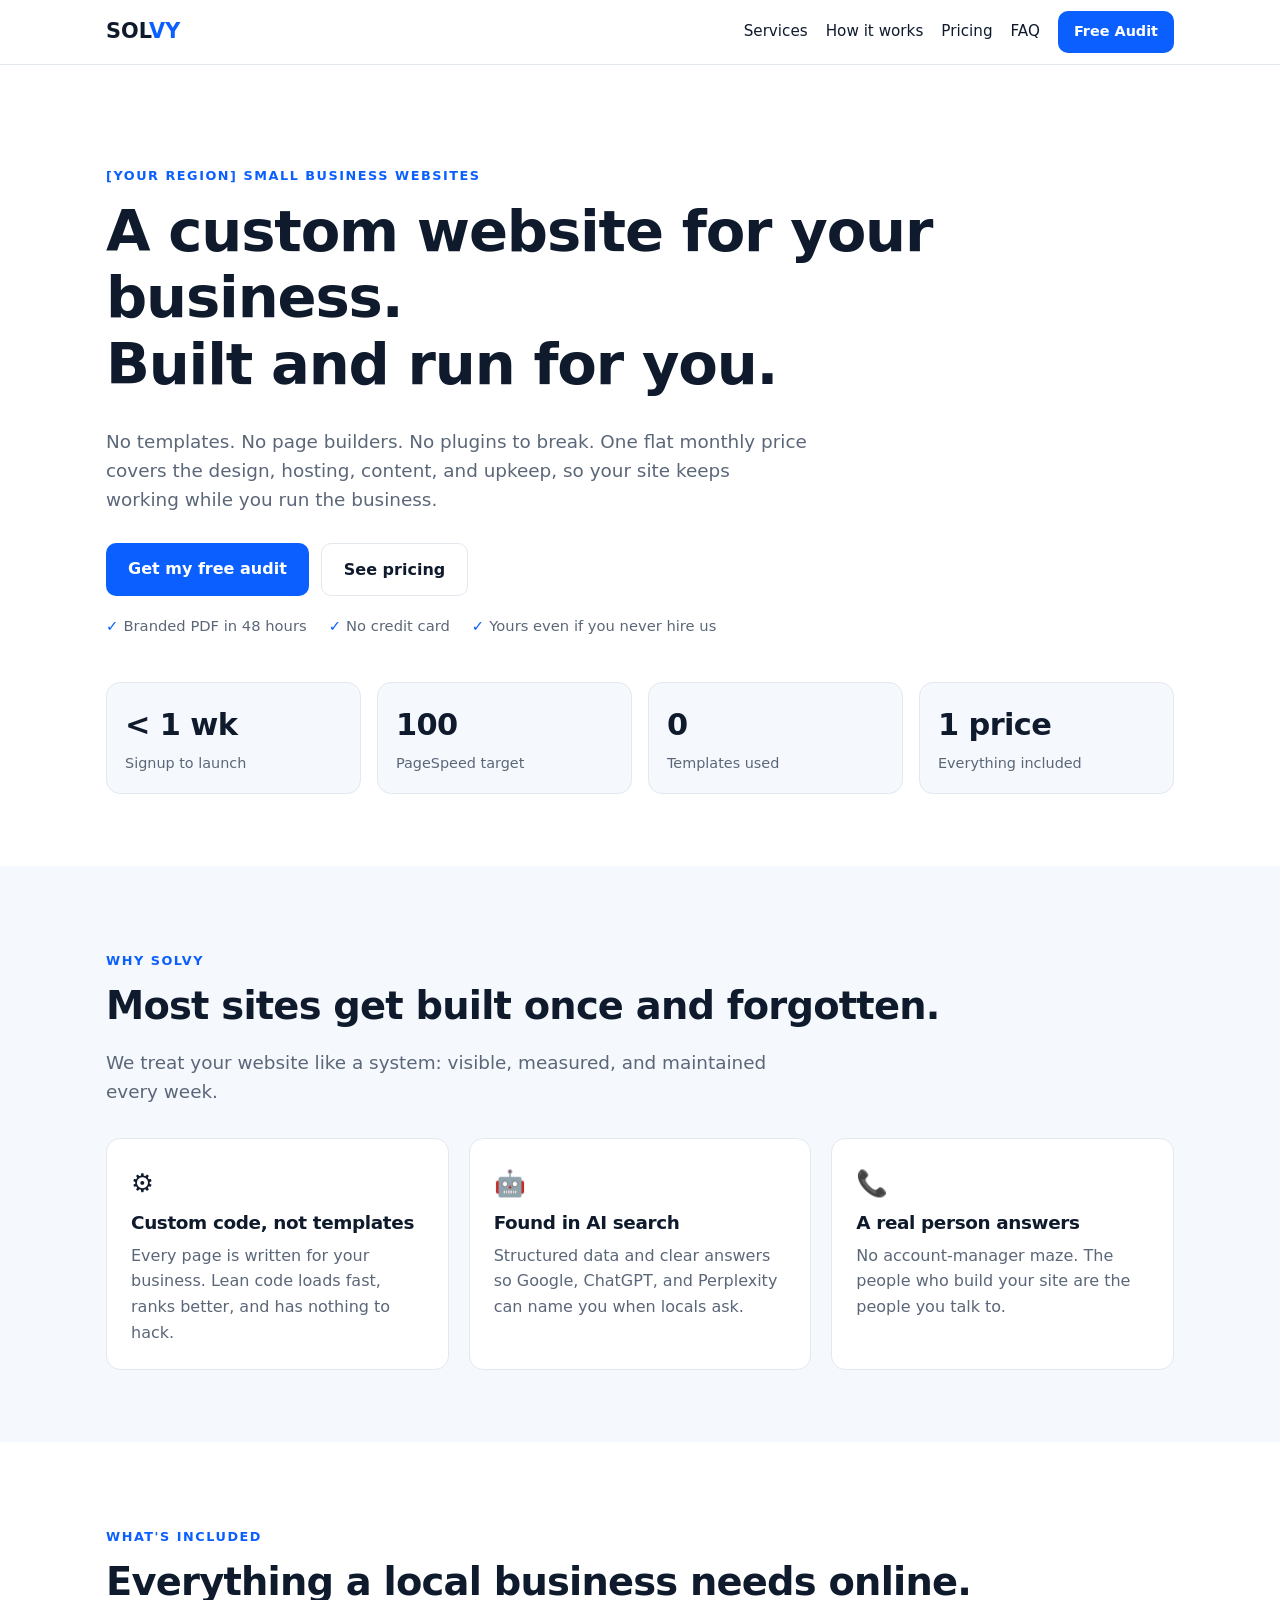
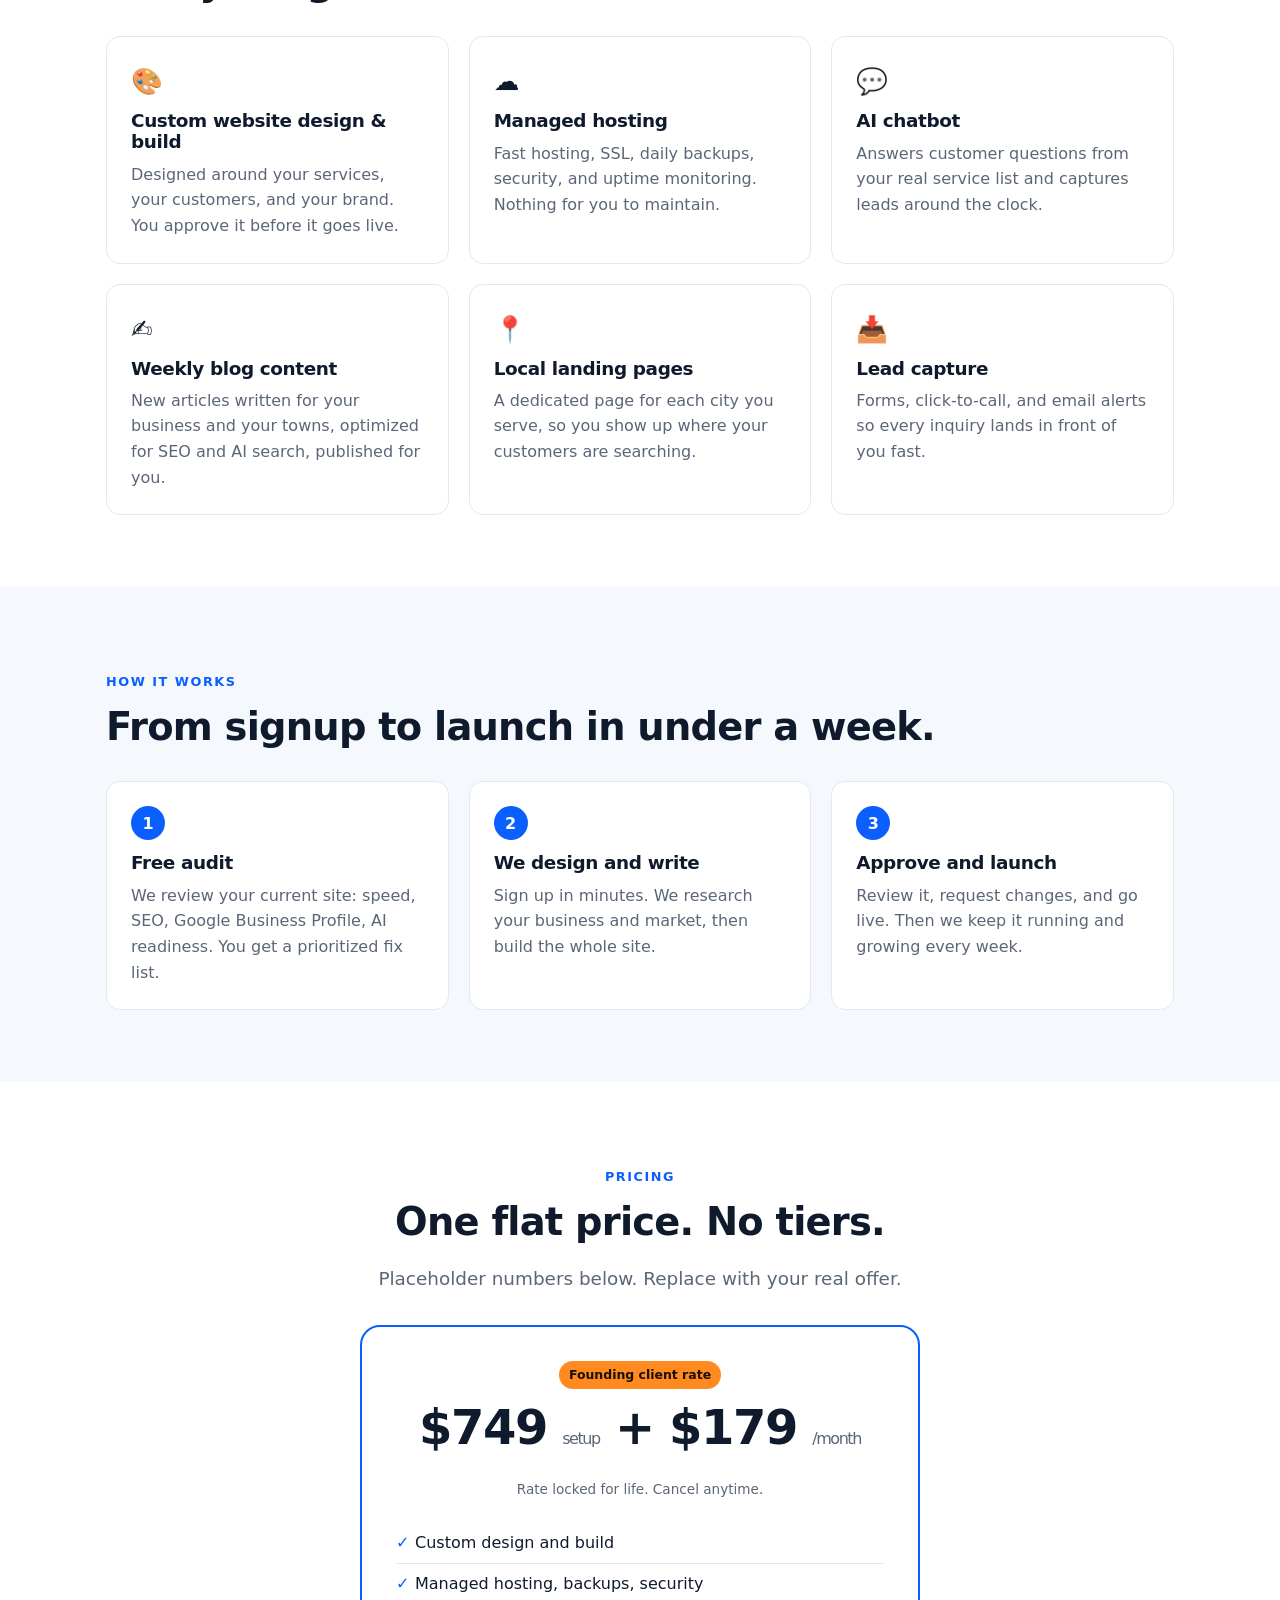
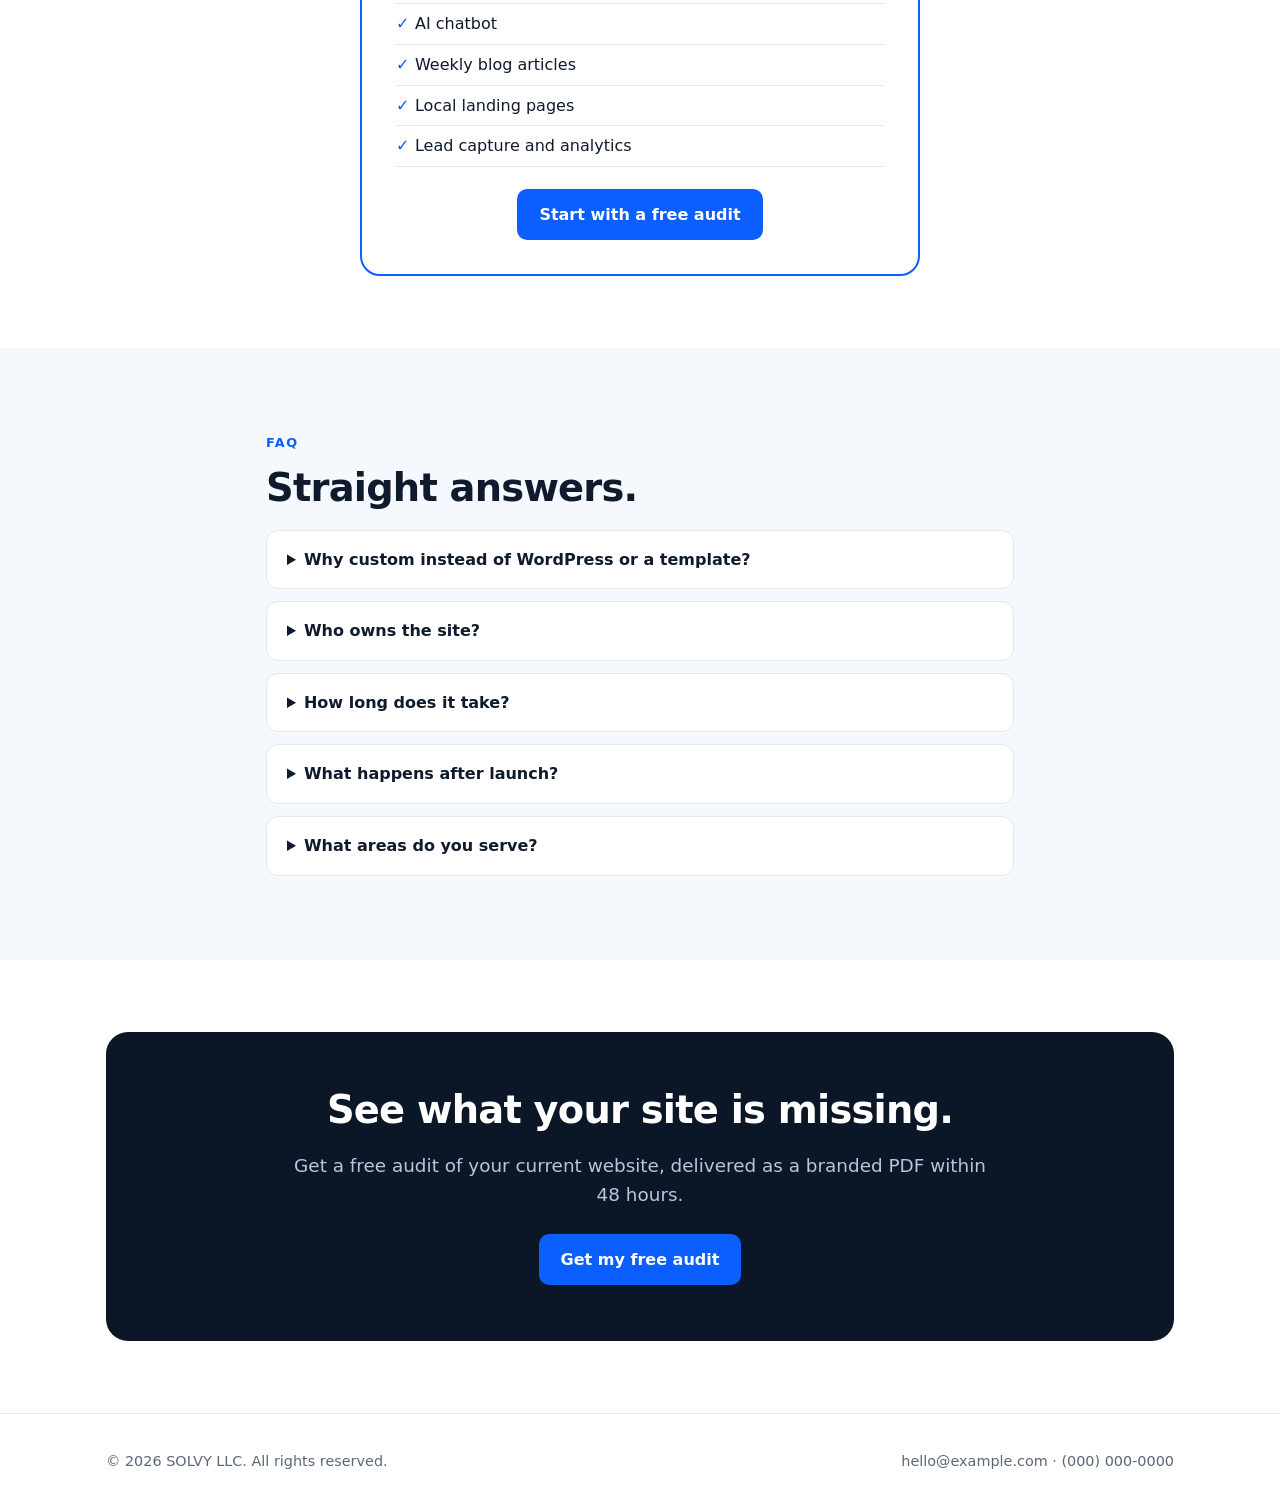
==== index.html @ 0ad21b3b "Add SOLVY website-as-a-service site Static home page, free audit lead form, styles, and README.  Co-" ====
<!doctype html>
<html lang="en"><head>
<meta charset="utf-8"><meta name="viewport" content="width=device-width,initial-scale=1">
<title>SOLVY | Custom Websites, Run For You</title>
<meta name="description" content="A custom-built website for your local business, fully managed: hosting, AI chatbot, weekly blog content, and local landing pages for one flat monthly price.">
<link rel="stylesheet" href="assets/styles.css">
<script type="application/ld+json">{"@context":"https://schema.org","@type":"ProfessionalService","name":"SOLVY","description":"Managed custom websites for local small businesses","areaServed":"[Your Region]","url":"https://example.com"}</script>
</head><body>
<header class="site"><div class="wrap">
<a class="logo" href="/">SOL<span>VY</span></a>
<nav><a href="#services">Services</a><a href="#how">How it works</a><a href="#pricing">Pricing</a><a href="#faq">FAQ</a><a class="btn sm" href="audit.html">Free Audit</a></nav>
</div></header>

<main>
<section class="hero"><div class="wrap">
<p class="eyebrow">[Your Region] small business websites</p>
<h1>A custom website for your business. <br>Built and run for you.</h1>
<p class="lead">No templates. No page builders. No plugins to break. One flat monthly price covers the design, hosting, content, and upkeep, so your site keeps working while you run the business.</p>
<div class="cta"><a class="btn" href="audit.html">Get my free audit</a><a class="btn ghost" href="#pricing">See pricing</a></div>
<ul class="checks"><li>Branded PDF in 48 hours</li><li>No credit card</li><li>Yours even if you never hire us</li></ul>
<div class="stats">
<div class="stat"><b>&lt; 1 wk</b><span>Signup to launch</span></div>
<div class="stat"><b>100</b><span>PageSpeed target</span></div>
<div class="stat"><b>0</b><span>Templates used</span></div>
<div class="stat"><b>1 price</b><span>Everything included</span></div>
</div></div></section>

<section class="alt" id="why"><div class="wrap">
<p class="eyebrow">Why SOLVY</p><h2>Most sites get built once and forgotten.</h2>
<p class="lead">We treat your website like a system: visible, measured, and maintained every week.</p>
<div class="grid">
<div class="card"><div class="ic">⚙️</div><h3>Custom code, not templates</h3><p>Every page is written for your business. Lean code loads fast, ranks better, and has nothing to hack.</p></div>
<div class="card"><div class="ic">🤖</div><h3>Found in AI search</h3><p>Structured data and clear answers so Google, ChatGPT, and Perplexity can name you when locals ask.</p></div>
<div class="card"><div class="ic">📞</div><h3>A real person answers</h3><p>No account-manager maze. The people who build your site are the people you talk to.</p></div>
</div></div></section>

<section id="services"><div class="wrap">
<p class="eyebrow">What's included</p><h2>Everything a local business needs online.</h2>
<div class="grid">
<div class="card"><div class="ic">🎨</div><h3>Custom website design &amp; build</h3><p>Designed around your services, your customers, and your brand. You approve it before it goes live.</p></div>
<div class="card"><div class="ic">☁️</div><h3>Managed hosting</h3><p>Fast hosting, SSL, daily backups, security, and uptime monitoring. Nothing for you to maintain.</p></div>
<div class="card"><div class="ic">💬</div><h3>AI chatbot</h3><p>Answers customer questions from your real service list and captures leads around the clock.</p></div>
<div class="card"><div class="ic">✍️</div><h3>Weekly blog content</h3><p>New articles written for your business and your towns, optimized for SEO and AI search, published for you.</p></div>
<div class="card"><div class="ic">📍</div><h3>Local landing pages</h3><p>A dedicated page for each city you serve, so you show up where your customers are searching.</p></div>
<div class="card"><div class="ic">📥</div><h3>Lead capture</h3><p>Forms, click-to-call, and email alerts so every inquiry lands in front of you fast.</p></div>
</div></div></section>

<section class="alt" id="how"><div class="wrap">
<p class="eyebrow">How it works</p><h2>From signup to launch in under a week.</h2>
<div class="grid steps">
<div class="card"><h3>Free audit</h3><p>We review your current site: speed, SEO, Google Business Profile, AI readiness. You get a prioritized fix list.</p></div>
<div class="card"><h3>We design and write</h3><p>Sign up in minutes. We research your business and market, then build the whole site.</p></div>
<div class="card"><h3>Approve and launch</h3><p>Review it, request changes, and go live. Then we keep it running and growing every week.</p></div>
</div></div></section>

<section id="pricing"><div class="wrap" style="text-align:center">
<p class="eyebrow">Pricing</p><h2>One flat price. No tiers.</h2>
<p class="lead" style="margin:0 auto">Placeholder numbers below. Replace with your real offer.</p>
<div class="price">
<span class="badge">Founding client rate</span>
<div class="amt">$749 <small>setup</small> + $179 <small>/month</small></div>
<p class="note">Rate locked for life. Cancel anytime.</p>
<ul><li>Custom design and build</li><li>Managed hosting, backups, security</li><li>AI chatbot</li><li>Weekly blog articles</li><li>Local landing pages</li><li>Lead capture and analytics</li></ul>
<a class="btn" href="audit.html">Start with a free audit</a>
</div></div></section>

<section class="alt" id="faq"><div class="wrap" style="max-width:780px">
<p class="eyebrow">FAQ</p><h2>Straight answers.</h2>
<details><summary>Why custom instead of WordPress or a template?</summary><p>Templates and plugin stacks are slow, easy to break, and hard to optimize. A custom build ships less code, loads faster, and can be tuned exactly to your business.</p></details>
<details><summary>Who owns the site?</summary><p>You do. If you leave, there is a published buyout option so you are never locked in. [Edit to match your terms.]</p></details>
<details><summary>How long does it take?</summary><p>Usually under a week to a first draft. It goes live as soon as you approve it.</p></details>
<details><summary>What happens after launch?</summary><p>Your monthly fee covers hosting, backups, monitoring, chatbot tuning, and new content. Nothing extra to buy.</p></details>
<details><summary>What areas do you serve?</summary><p>[Your Region] first, because local knowledge matters for local SEO. Others case by case.</p></details>
</div></section>

<section><div class="wrap"><div class="cta-band">
<h2>See what your site is missing.</h2>
<p class="lead">Get a free audit of your current website, delivered as a branded PDF within 48 hours.</p>
<a class="btn" href="audit.html">Get my free audit</a>
</div></div></section>
</main>

<footer><div class="wrap"><span>© <span id="y"></span> SOLVY LLC. All rights reserved.</span><span>hello@example.com · (000) 000-0000</span></div></footer>
<script>document.getElementById("y").textContent=new Date().getFullYear()</script>
</body></html>
---- assets/styles.css ----
:root{--bg:#fff;--ink:#0f1b2d;--muted:#5b6778;--line:#e3e8ef;--brand:#0b5fff;--brand-d:#0846c2;--accent:#ff8a1f;--soft:#f5f8fc;--dark:#0b1626;--r:14px}
@media(prefers-color-scheme:dark){:root{--bg:#0b1626;--ink:#eef3fa;--muted:#9fb0c6;--line:#22344d;--soft:#102138;--dark:#060e1a}}
*{box-sizing:border-box}html{scroll-behavior:smooth}
body{margin:0;font:16px/1.6 system-ui,-apple-system,"Segoe UI",Roboto,sans-serif;color:var(--ink);background:var(--bg)}
img{max-width:100%}a{color:var(--brand)}
.wrap{max-width:1100px;margin:0 auto;padding:0 16px}
h1,h2,h3{line-height:1.15;margin:0 0 .5em;letter-spacing:-.02em}
h1{font-size:clamp(2.1rem,5.5vw,3.6rem)}h2{font-size:clamp(1.6rem,3.5vw,2.4rem)}h3{font-size:1.15rem}
.eyebrow{font-size:.8rem;font-weight:700;letter-spacing:.12em;text-transform:uppercase;color:var(--brand)}
.lead{font-size:1.15rem;color:var(--muted);max-width:60ch}
header.site{position:sticky;top:0;z-index:10;background:var(--bg);border-bottom:1px solid var(--line)}
header.site .wrap{display:flex;align-items:center;justify-content:space-between;height:64px;gap:12px}
.logo{font-weight:800;font-size:1.3rem;text-decoration:none;color:var(--ink)}.logo span{color:var(--brand)}
nav a{margin-left:18px;text-decoration:none;color:var(--ink);font-weight:500;font-size:.95rem}
nav a:hover{color:var(--brand)}
.btn{display:inline-block;background:var(--brand);color:#fff!important;padding:13px 22px;border-radius:10px;font-weight:700;text-decoration:none;border:0;cursor:pointer;font-size:1rem}
.btn:hover{background:var(--brand-d)}.btn.ghost{background:transparent;color:var(--ink)!important;border:1.5px solid var(--line)}
.btn.sm{padding:9px 16px;font-size:.9rem}
section{padding:72px 0}section.alt{background:var(--soft)}
.hero{padding:88px 0 72px}.hero .cta{display:flex;gap:12px;flex-wrap:wrap;margin:28px 0 18px}
.checks{list-style:none;padding:0;margin:0;display:flex;gap:6px 22px;flex-wrap:wrap;color:var(--muted);font-size:.92rem}
.checks li:before{content:"✓ ";color:var(--brand);font-weight:700}
.stats{display:grid;grid-template-columns:repeat(auto-fit,minmax(150px,1fr));gap:16px;margin-top:44px}
.stat{padding:18px;border:1px solid var(--line);border-radius:var(--r);background:var(--soft)}
.stat b{display:block;font-size:1.9rem;letter-spacing:-.02em}.stat span{color:var(--muted);font-size:.9rem}
.grid{display:grid;gap:20px;grid-template-columns:repeat(auto-fit,minmax(260px,1fr));margin-top:32px}
.card{border:1px solid var(--line);border-radius:var(--r);padding:24px;background:var(--bg)}
.card p{color:var(--muted);margin:0}.card .ic{font-size:1.6rem;margin-bottom:8px}
.steps{counter-reset:s}.steps .card:before{counter-increment:s;content:counter(s);display:inline-grid;place-items:center;width:34px;height:34px;border-radius:50%;background:var(--brand);color:#fff;font-weight:700;margin-bottom:12px}
.price{max-width:560px;margin:32px auto 0;border:2px solid var(--brand);border-radius:20px;padding:34px;background:var(--bg);text-align:center}
.price .amt{font-size:3rem;font-weight:800;letter-spacing:-.03em}.price .amt small{font-size:1rem;color:var(--muted);font-weight:500}
.price ul{text-align:left;list-style:none;padding:0;margin:22px 0}.price li{padding:7px 0;border-bottom:1px solid var(--line)}
.price li:before{content:"✓ ";color:var(--brand);font-weight:700}
.badge{display:inline-block;background:var(--accent);color:#1a1000;font-weight:700;font-size:.78rem;padding:4px 10px;border-radius:99px}
details{border:1px solid var(--line);border-radius:12px;padding:16px 20px;margin-bottom:12px;background:var(--bg)}
summary{font-weight:600;cursor:pointer}details p{color:var(--muted);margin:10px 0 0}
.cta-band{background:var(--dark);color:#fff;text-align:center;border-radius:22px;padding:56px 24px}
.cta-band .lead{color:#b8c6db;margin:0 auto 24px}
form.f{display:grid;gap:14px;max-width:560px}
label{font-weight:600;font-size:.92rem;display:grid;gap:6px}
input,select,textarea{font:inherit;padding:12px 14px;border:1.5px solid var(--line);border-radius:10px;background:var(--bg);color:var(--ink)}
input:focus,select:focus,textarea:focus{outline:2px solid var(--brand);border-color:transparent}
.note{font-size:.85rem;color:var(--muted)}.ok{display:none;padding:14px;border-radius:10px;background:var(--soft);border:1px solid var(--brand)}
footer{border-top:1px solid var(--line);padding:36px 0;color:var(--muted);font-size:.9rem}
footer .wrap{display:flex;justify-content:space-between;gap:16px;flex-wrap:wrap}
@media(max-width:720px){nav a:not(.btn){display:none}section{padding:52px 0}}
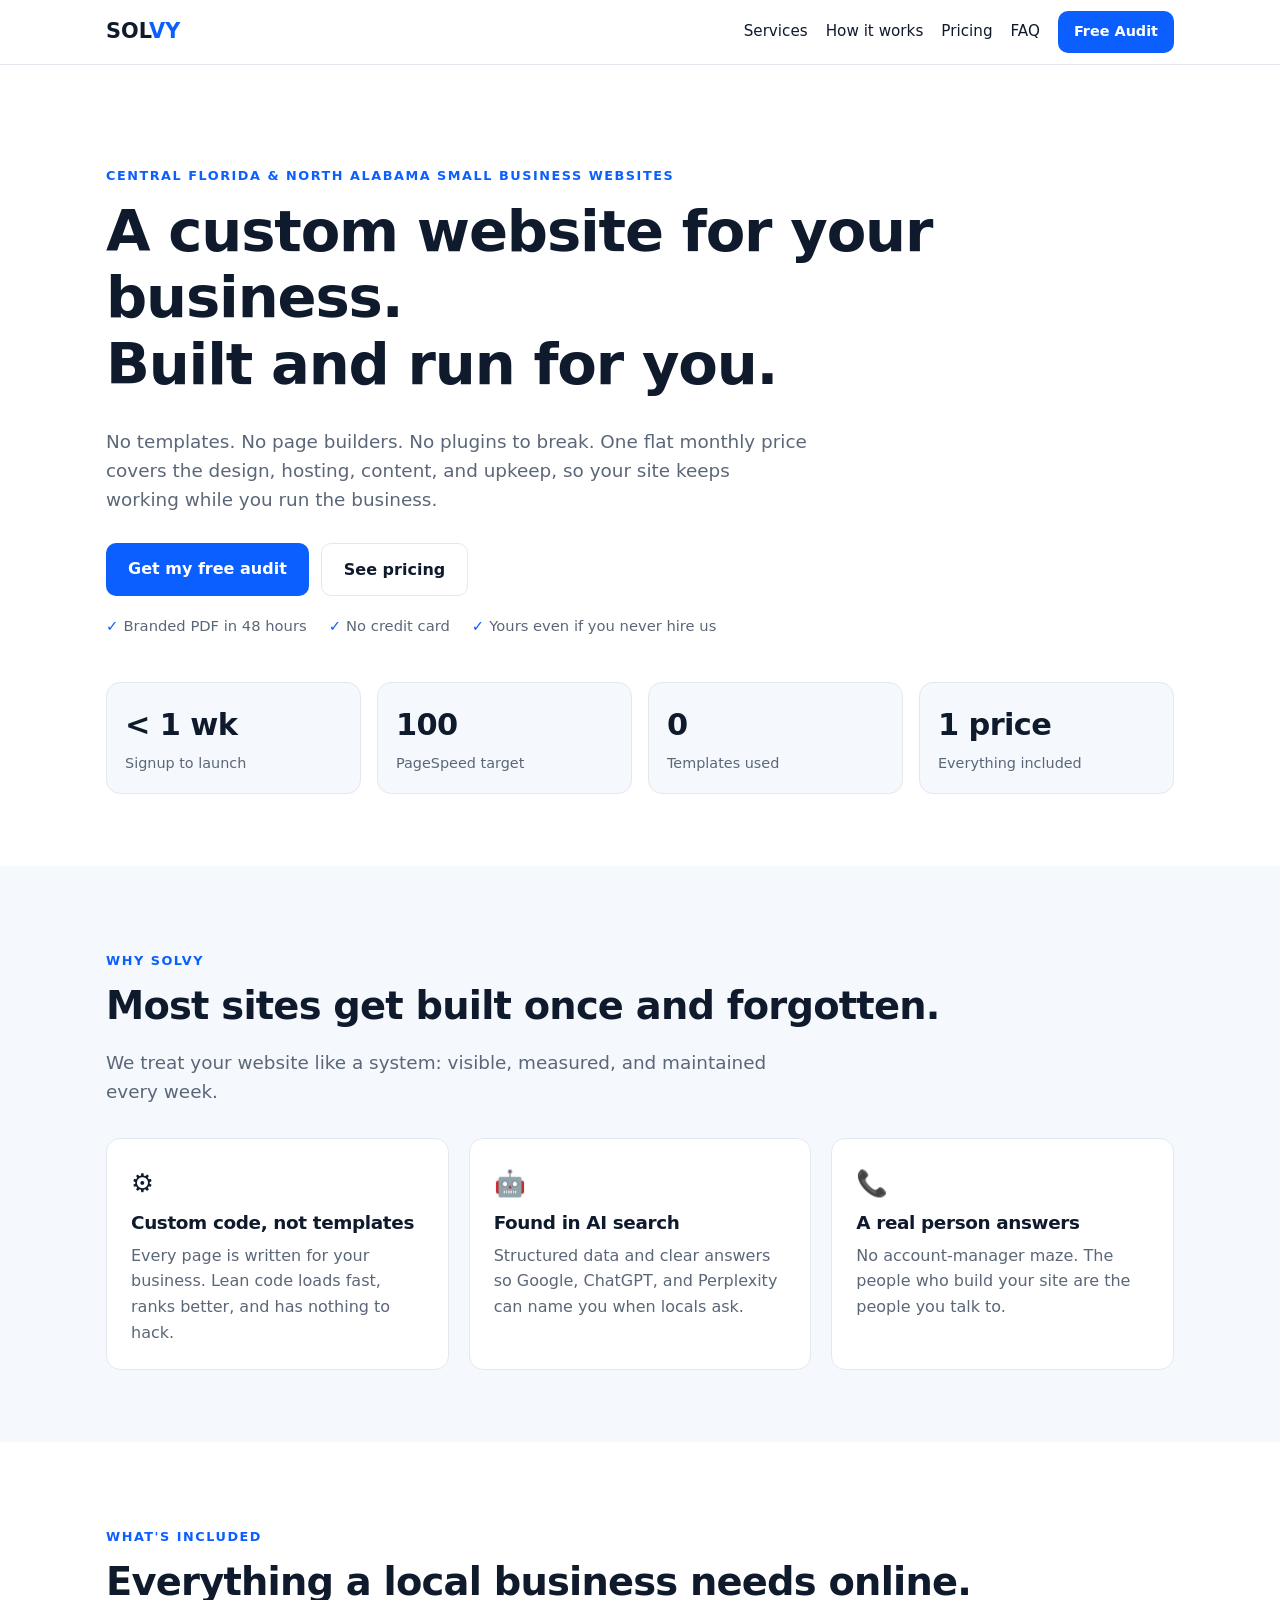
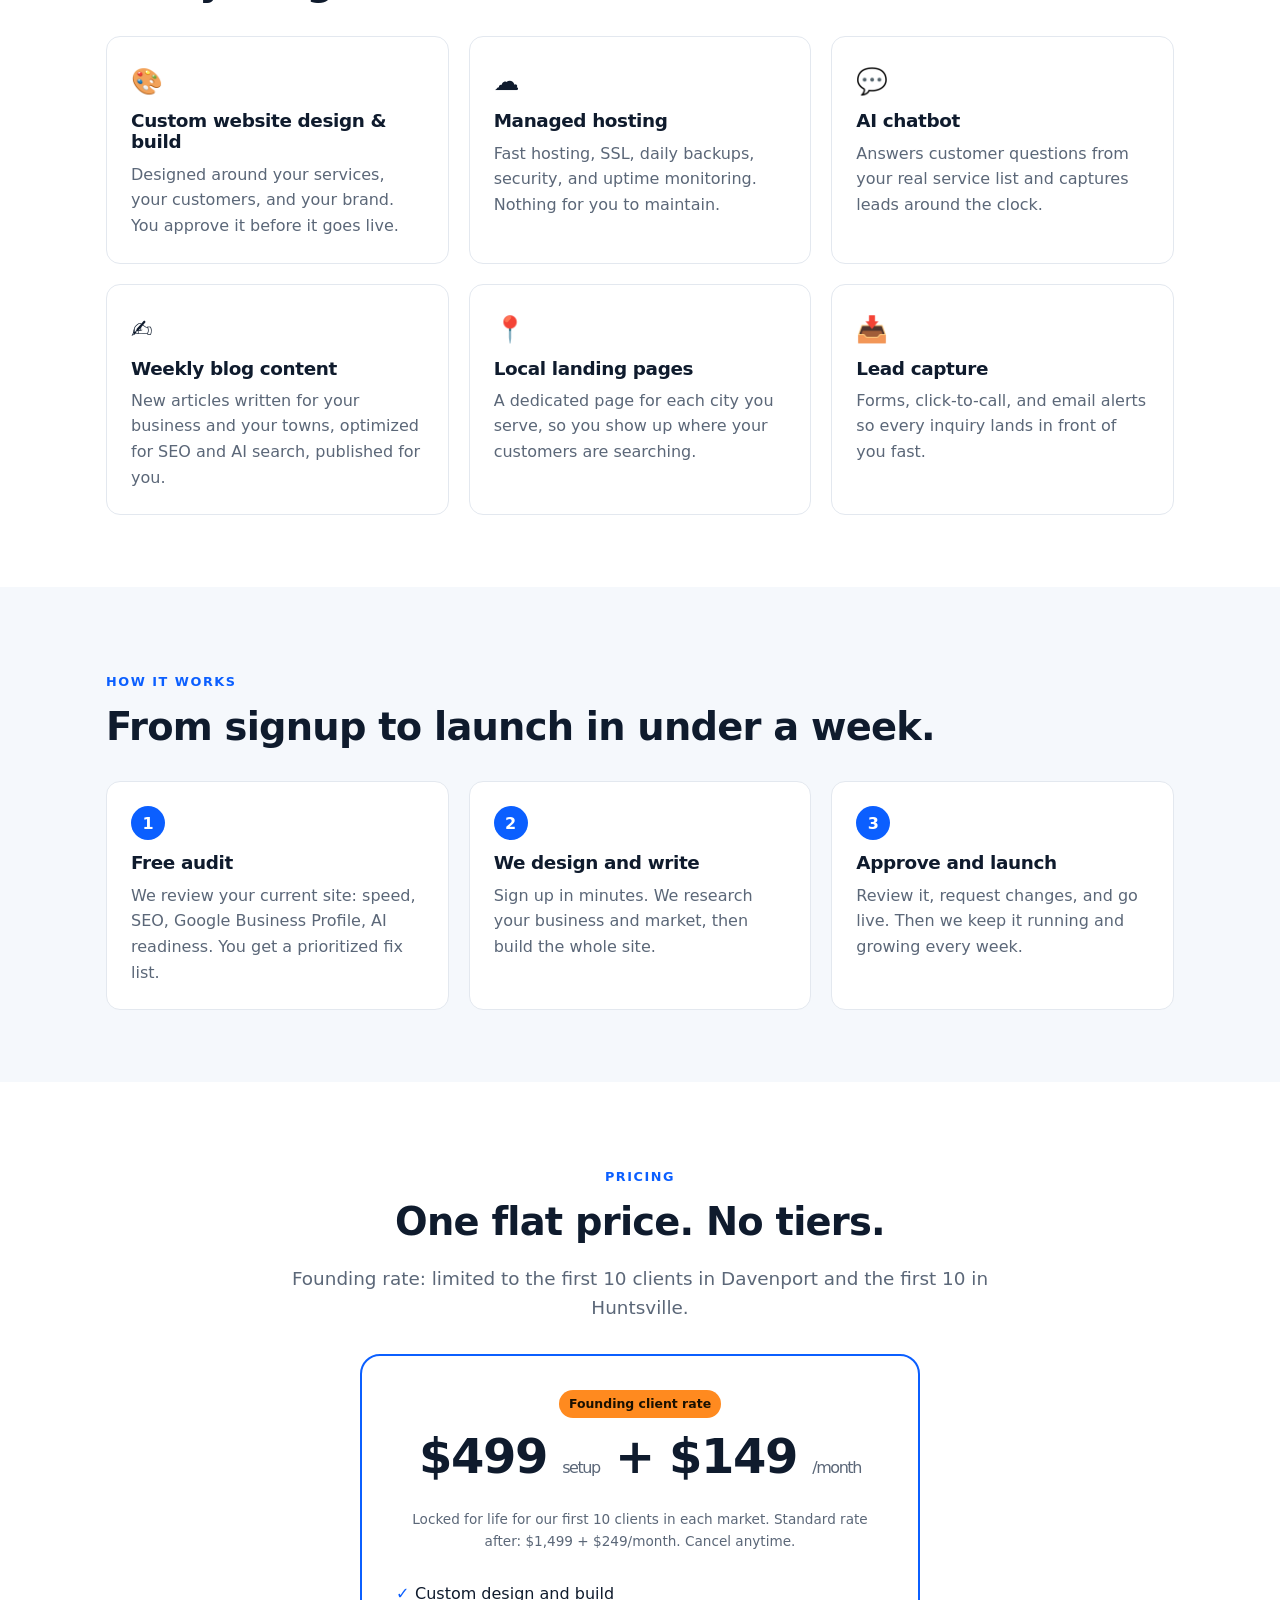
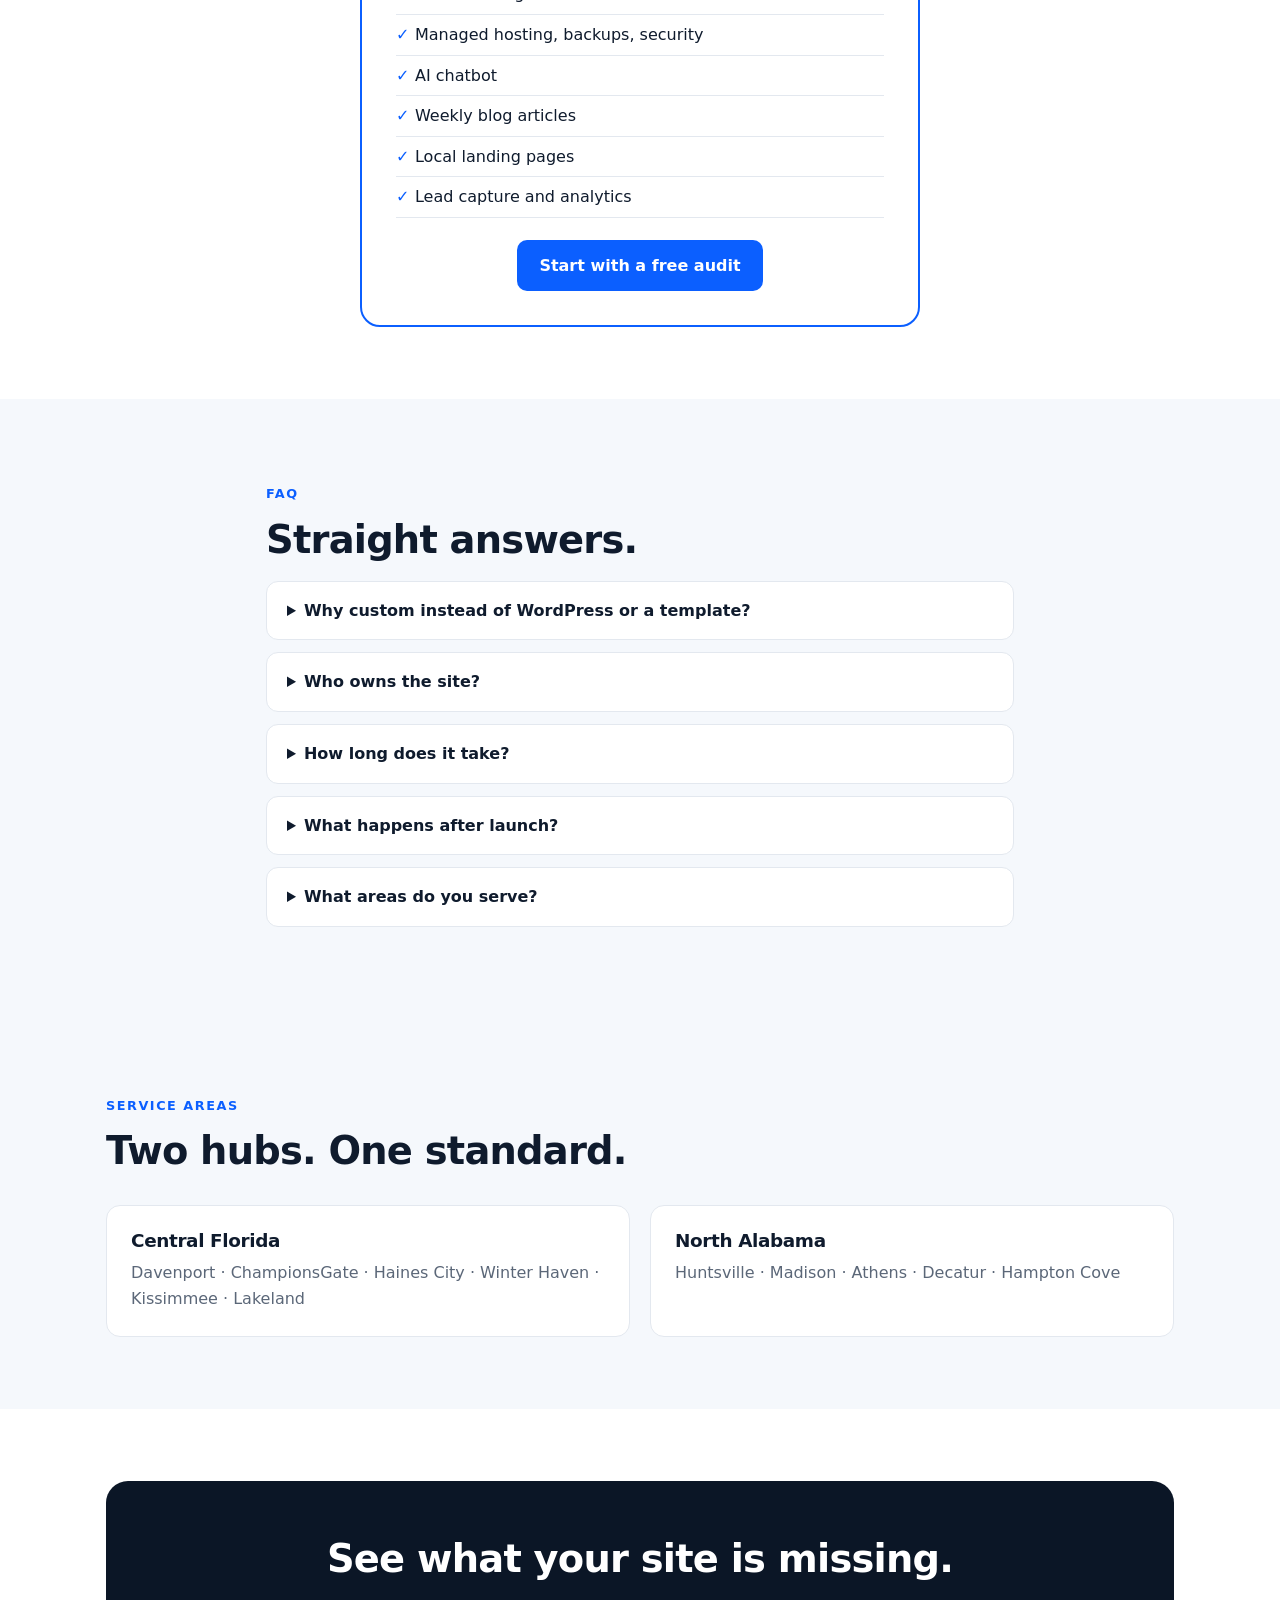
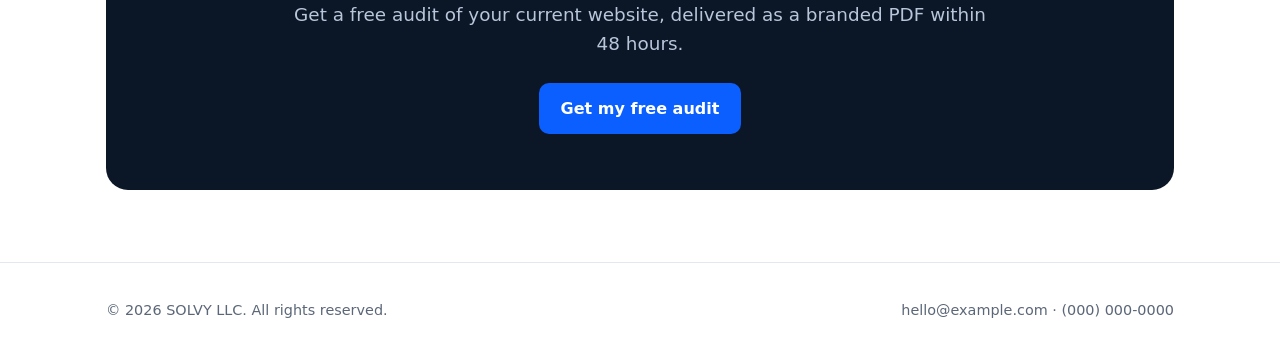
==== commit 6558e0c9: "Set Davenport FL and Huntsville AL markets and founding pricing Co-Authored-By: Claude Sonnet 5.5 <n" ====
--- a/index.html
+++ b/index.html
@@ -4,7 +4,7 @@
 <title>SOLVY | Custom Websites, Run For You</title>
 <meta name="description" content="A custom-built website for your local business, fully managed: hosting, AI chatbot, weekly blog content, and local landing pages for one flat monthly price.">
 <link rel="stylesheet" href="assets/styles.css">
-<script type="application/ld+json">{"@context":"https://schema.org","@type":"ProfessionalService","name":"SOLVY","description":"Managed custom websites for local small businesses","areaServed":"[Your Region]","url":"https://example.com"}</script>
+<script type="application/ld+json">{"@context":"https://schema.org","@type":"ProfessionalService","name":"SOLVY","description":"Managed custom websites for local small businesses","areaServed":["Davenport, FL","Polk County, FL","Huntsville, AL","Madison County, AL"],"url":"https://example.com"}</script>
 </head><body>
 <header class="site"><div class="wrap">
 <a class="logo" href="/">SOL<span>VY</span></a>
@@ -13,7 +13,7 @@
 
 <main>
 <section class="hero"><div class="wrap">
-<p class="eyebrow">[Your Region] small business websites</p>
+<p class="eyebrow">Central Florida &amp; North Alabama small business websites</p>
 <h1>A custom website for your business. <br>Built and run for you.</h1>
 <p class="lead">No templates. No page builders. No plugins to break. One flat monthly price covers the design, hosting, content, and upkeep, so your site keeps working while you run the business.</p>
 <div class="cta"><a class="btn" href="audit.html">Get my free audit</a><a class="btn ghost" href="#pricing">See pricing</a></div>
@@ -55,11 +55,11 @@
 
 <section id="pricing"><div class="wrap" style="text-align:center">
 <p class="eyebrow">Pricing</p><h2>One flat price. No tiers.</h2>
-<p class="lead" style="margin:0 auto">Placeholder numbers below. Replace with your real offer.</p>
+<p class="lead" style="margin:0 auto">Founding rate: limited to the first 10 clients in Davenport and the first 10 in Huntsville.</p>
 <div class="price">
 <span class="badge">Founding client rate</span>
-<div class="amt">$749 <small>setup</small> + $179 <small>/month</small></div>
-<p class="note">Rate locked for life. Cancel anytime.</p>
+<div class="amt">$499 <small>setup</small> + $149 <small>/month</small></div>
+<p class="note">Locked for life for our first 10 clients in each market. Standard rate after: $1,499 + $249/month. Cancel anytime.</p>
 <ul><li>Custom design and build</li><li>Managed hosting, backups, security</li><li>AI chatbot</li><li>Weekly blog articles</li><li>Local landing pages</li><li>Lead capture and analytics</li></ul>
 <a class="btn" href="audit.html">Start with a free audit</a>
 </div></div></section>
@@ -70,8 +70,12 @@
 <details><summary>Who owns the site?</summary><p>You do. If you leave, there is a published buyout option so you are never locked in. [Edit to match your terms.]</p></details>
 <details><summary>How long does it take?</summary><p>Usually under a week to a first draft. It goes live as soon as you approve it.</p></details>
 <details><summary>What happens after launch?</summary><p>Your monthly fee covers hosting, backups, monitoring, chatbot tuning, and new content. Nothing extra to buy.</p></details>
-<details><summary>What areas do you serve?</summary><p>[Your Region] first, because local knowledge matters for local SEO. Others case by case.</p></details>
+<details><summary>What areas do you serve?</summary><p>Davenport, Haines City, Winter Haven, and the rest of Polk County, FL, plus Huntsville, Madison, Athens, and Decatur, AL. Local knowledge matters for local SEO. Other areas case by case.</p></details>
 </div></section>
+
+<section class="alt"><div class="wrap"><p class="eyebrow">Service areas</p><h2>Two hubs. One standard.</h2>
+<div class="grid"><div class="card"><h3>Central Florida</h3><p>Davenport · ChampionsGate · Haines City · Winter Haven · Kissimmee · Lakeland</p></div>
+<div class="card"><h3>North Alabama</h3><p>Huntsville · Madison · Athens · Decatur · Hampton Cove</p></div></div></div></section>
 
 <section><div class="wrap"><div class="cta-band">
 <h2>See what your site is missing.</h2>
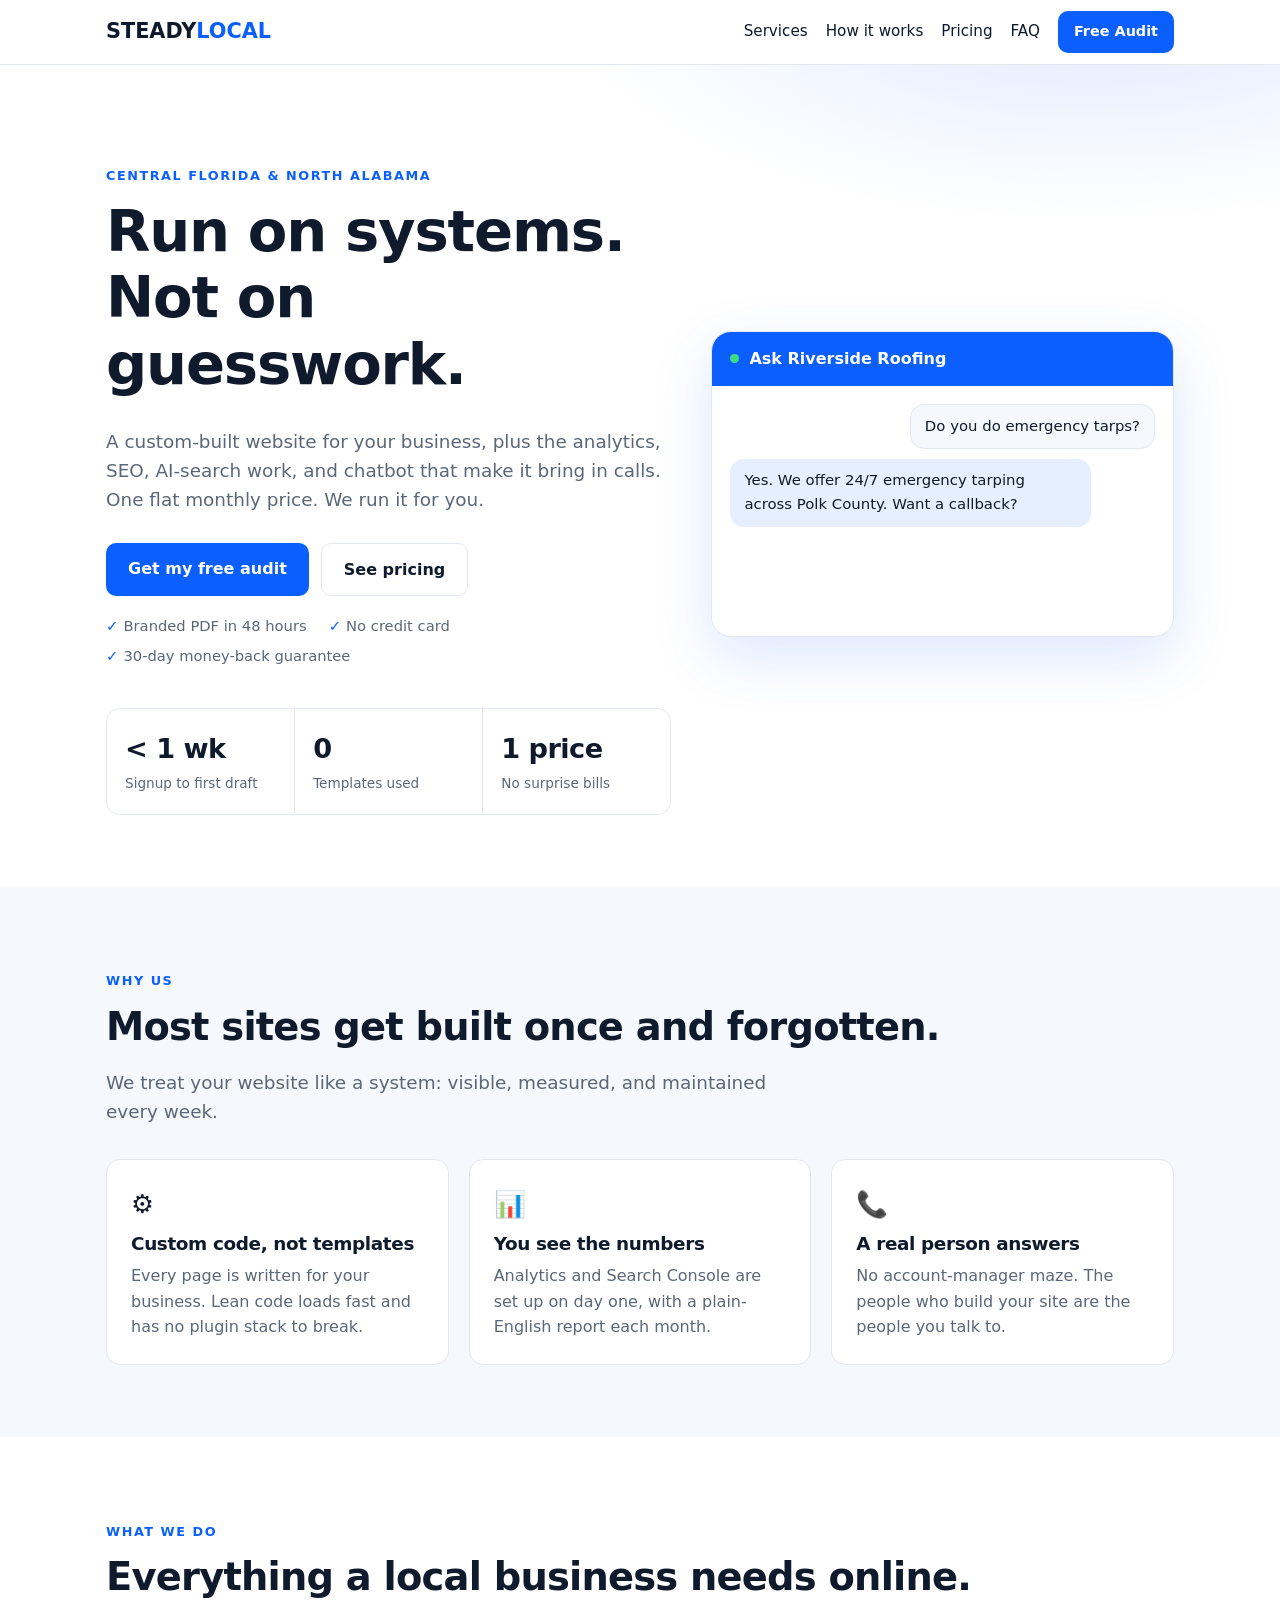
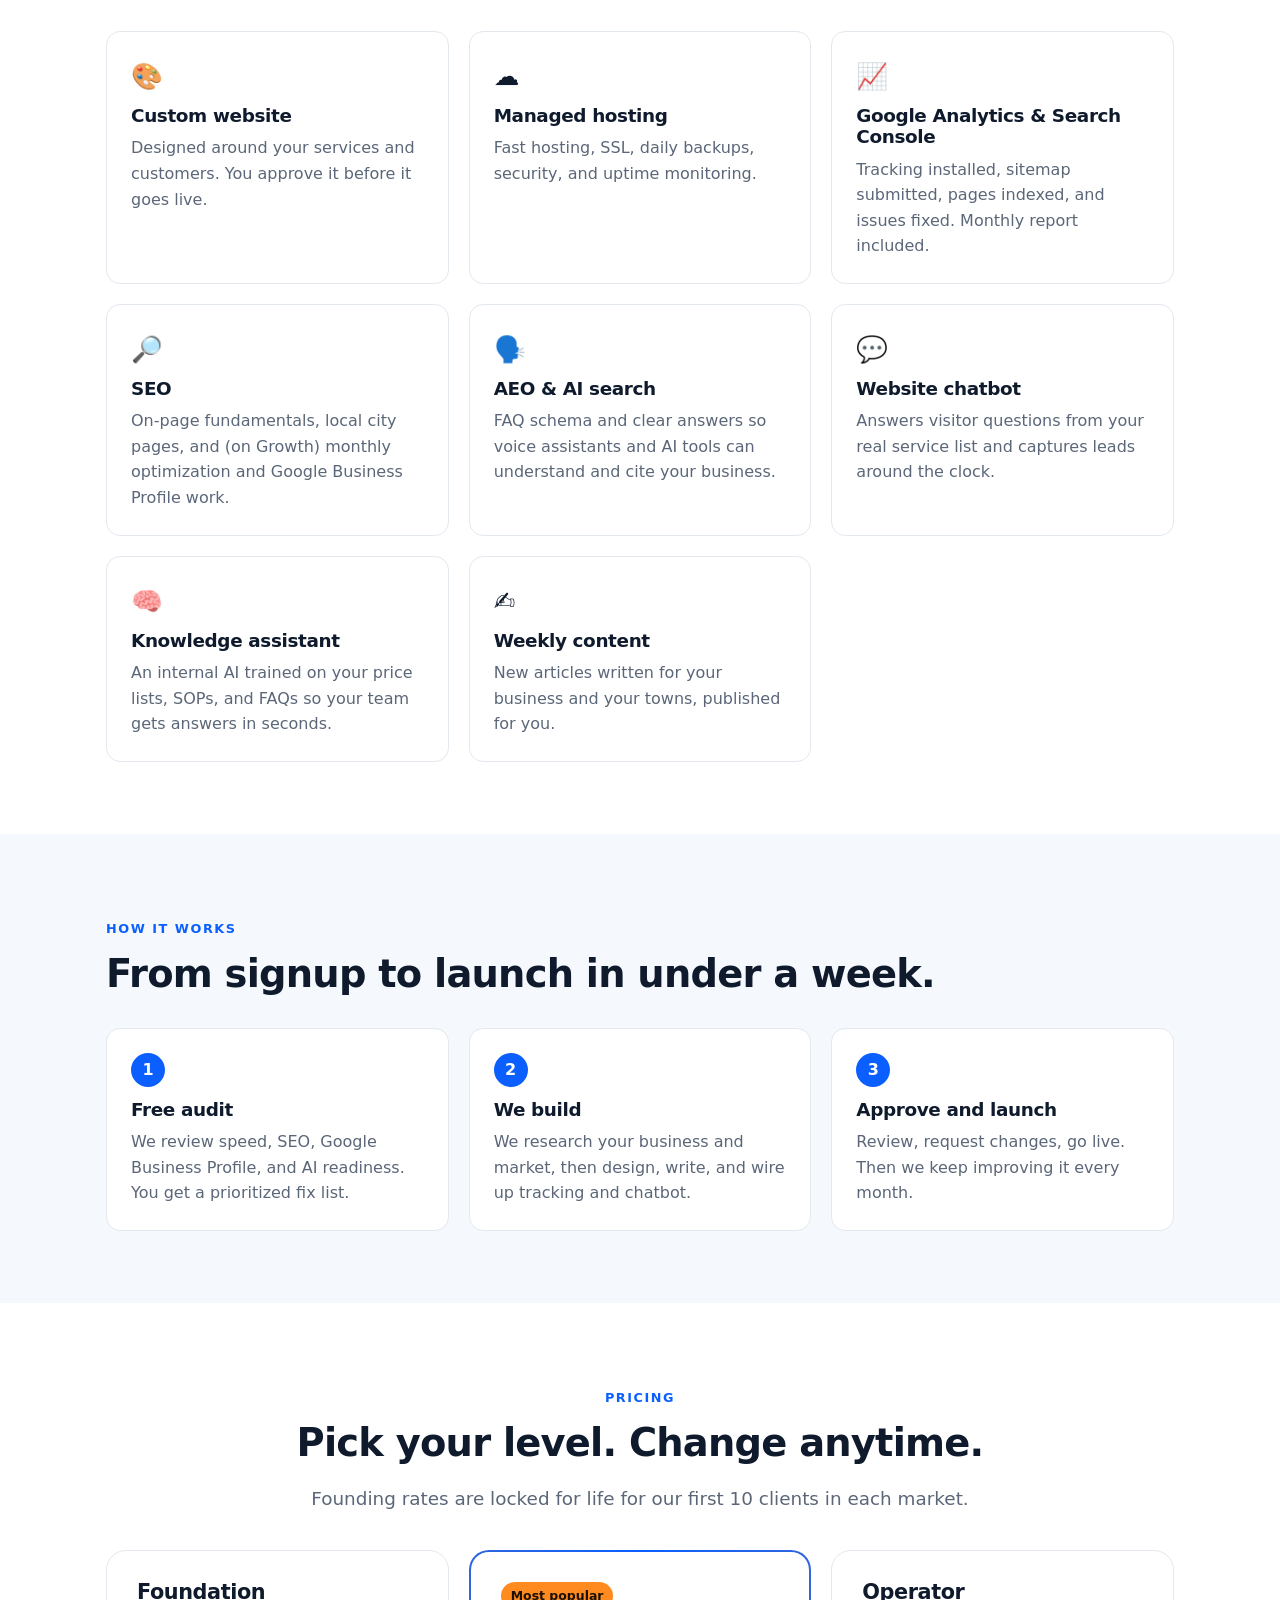
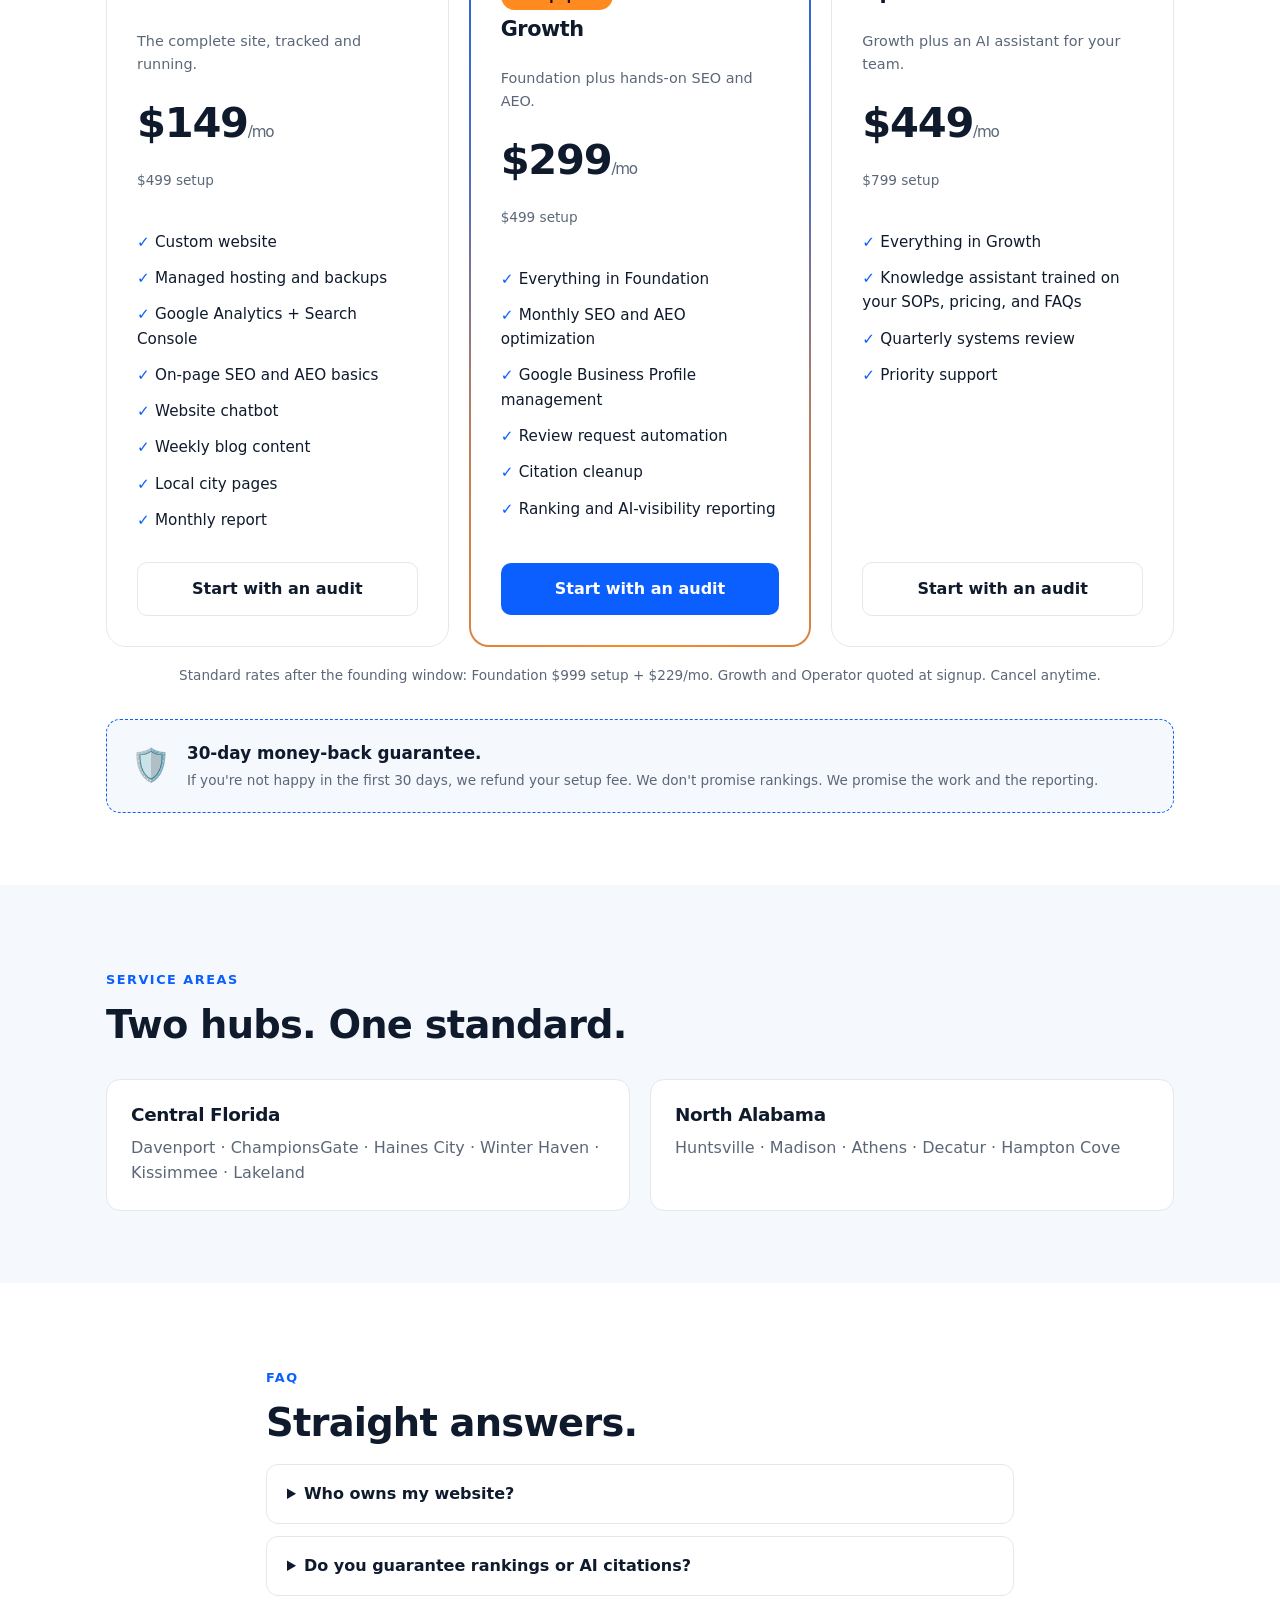
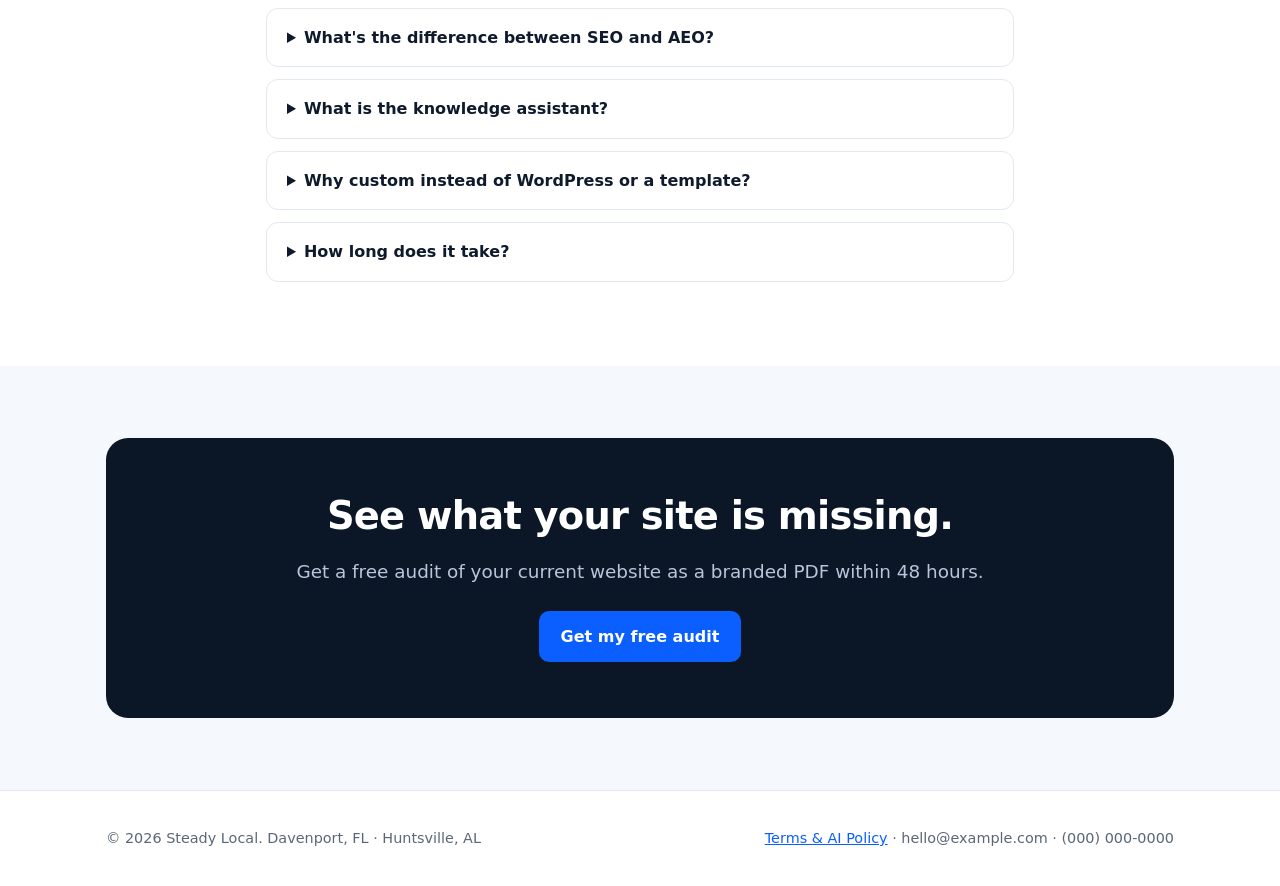
==== commit 418e0422: "Rebuild site: three tiers, analytics/SEO/AEO/chatbot/knowledge assistant, terms page Layout inspired" ====
--- a/index.html
+++ b/index.html
@@ -1,89 +1,113 @@
 <!doctype html>
 <html lang="en"><head>
 <meta charset="utf-8"><meta name="viewport" content="width=device-width,initial-scale=1">
-<title>SOLVY | Custom Websites, Run For You</title>
-<meta name="description" content="A custom-built website for your local business, fully managed: hosting, AI chatbot, weekly blog content, and local landing pages for one flat monthly price.">
+<title>Steady Local | Custom Websites, Run For You</title>
+<meta name="description" content="A custom-built website for your local business, fully managed: analytics, SEO, AI-search optimization, chatbot, and weekly content. Serving Central Florida and North Alabama.">
 <link rel="stylesheet" href="assets/styles.css">
-<script type="application/ld+json">{"@context":"https://schema.org","@type":"ProfessionalService","name":"SOLVY","description":"Managed custom websites for local small businesses","areaServed":["Davenport, FL","Polk County, FL","Huntsville, AL","Madison County, AL"],"url":"https://example.com"}</script>
+<script type="application/ld+json">{"@context":"https://schema.org","@type":"ProfessionalService","name":"Steady Local","description":"Managed custom websites, local SEO, AI-search optimization, chatbots and knowledge assistants for small businesses","areaServed":["Davenport, FL","Polk County, FL","Huntsville, AL","Madison County, AL"],"url":"https://example.com"}</script>
+<script type="application/ld+json">{"@context":"https://schema.org","@type":"FAQPage","mainEntity":[
+{"@type":"Question","name":"Who owns my website?","acceptedAnswer":{"@type":"Answer","text":"You own your content, domain, and brand. A published buyout schedule lets you take the custom code with you if you leave."}},
+{"@type":"Question","name":"Do you guarantee rankings?","acceptedAnswer":{"@type":"Answer","text":"No one can honestly guarantee rankings. We guarantee the work: setup, optimization, and clear monthly reporting."}},
+{"@type":"Question","name":"How long does a launch take?","acceptedAnswer":{"@type":"Answer","text":"Usually under a week to a first draft, live as soon as you approve it."}}]}</script>
 </head><body>
 <header class="site"><div class="wrap">
-<a class="logo" href="/">SOL<span>VY</span></a>
-<nav><a href="#services">Services</a><a href="#how">How it works</a><a href="#pricing">Pricing</a><a href="#faq">FAQ</a><a class="btn sm" href="audit.html">Free Audit</a></nav>
+<a class="logo" href="/">STEADY<span>LOCAL</span></a>
+<nav><a href="/#services">Services</a><a href="/#how">How it works</a><a href="/#pricing">Pricing</a><a href="/#faq">FAQ</a><a class="btn sm" href="audit.html">Free Audit</a></nav>
 </div></header>
-
 <main>
-<section class="hero"><div class="wrap">
-<p class="eyebrow">Central Florida &amp; North Alabama small business websites</p>
-<h1>A custom website for your business. <br>Built and run for you.</h1>
-<p class="lead">No templates. No page builders. No plugins to break. One flat monthly price covers the design, hosting, content, and upkeep, so your site keeps working while you run the business.</p>
+<section class="hero"><div class="wrap hero-grid">
+<div>
+<p class="eyebrow">Central Florida &amp; North Alabama</p>
+<h1>Run on systems.<br>Not on guesswork.</h1>
+<p class="lead">A custom-built website for your business, plus the analytics, SEO, AI-search work, and chatbot that make it bring in calls. One flat monthly price. We run it for you.</p>
 <div class="cta"><a class="btn" href="audit.html">Get my free audit</a><a class="btn ghost" href="#pricing">See pricing</a></div>
-<ul class="checks"><li>Branded PDF in 48 hours</li><li>No credit card</li><li>Yours even if you never hire us</li></ul>
-<div class="stats">
-<div class="stat"><b>&lt; 1 wk</b><span>Signup to launch</span></div>
-<div class="stat"><b>100</b><span>PageSpeed target</span></div>
-<div class="stat"><b>0</b><span>Templates used</span></div>
-<div class="stat"><b>1 price</b><span>Everything included</span></div>
-</div></div></section>
+<ul class="checks"><li>Branded PDF in 48 hours</li><li>No credit card</li><li>30-day money-back guarantee</li></ul>
+<div class="glass"><div><b>&lt; 1 wk</b><span>Signup to first draft</span></div><div><b>0</b><span>Templates used</span></div><div><b>1 price</b><span>No surprise bills</span></div></div>
+</div>
+<div class="chat" aria-label="Example chatbot on a client website">
+<header><i></i> Ask Riverside Roofing</header>
+<div class="msgs" id="msgs" aria-live="polite"></div>
+</div>
+</div></section>
 
 <section class="alt" id="why"><div class="wrap">
-<p class="eyebrow">Why SOLVY</p><h2>Most sites get built once and forgotten.</h2>
+<p class="eyebrow">Why us</p><h2>Most sites get built once and forgotten.</h2>
 <p class="lead">We treat your website like a system: visible, measured, and maintained every week.</p>
 <div class="grid">
-<div class="card"><div class="ic">⚙️</div><h3>Custom code, not templates</h3><p>Every page is written for your business. Lean code loads fast, ranks better, and has nothing to hack.</p></div>
-<div class="card"><div class="ic">🤖</div><h3>Found in AI search</h3><p>Structured data and clear answers so Google, ChatGPT, and Perplexity can name you when locals ask.</p></div>
+<div class="card"><div class="ic">⚙️</div><h3>Custom code, not templates</h3><p>Every page is written for your business. Lean code loads fast and has no plugin stack to break.</p></div>
+<div class="card"><div class="ic">📊</div><h3>You see the numbers</h3><p>Analytics and Search Console are set up on day one, with a plain-English report each month.</p></div>
 <div class="card"><div class="ic">📞</div><h3>A real person answers</h3><p>No account-manager maze. The people who build your site are the people you talk to.</p></div>
 </div></div></section>
 
 <section id="services"><div class="wrap">
-<p class="eyebrow">What's included</p><h2>Everything a local business needs online.</h2>
+<p class="eyebrow">What we do</p><h2>Everything a local business needs online.</h2>
 <div class="grid">
-<div class="card"><div class="ic">🎨</div><h3>Custom website design &amp; build</h3><p>Designed around your services, your customers, and your brand. You approve it before it goes live.</p></div>
-<div class="card"><div class="ic">☁️</div><h3>Managed hosting</h3><p>Fast hosting, SSL, daily backups, security, and uptime monitoring. Nothing for you to maintain.</p></div>
-<div class="card"><div class="ic">💬</div><h3>AI chatbot</h3><p>Answers customer questions from your real service list and captures leads around the clock.</p></div>
-<div class="card"><div class="ic">✍️</div><h3>Weekly blog content</h3><p>New articles written for your business and your towns, optimized for SEO and AI search, published for you.</p></div>
-<div class="card"><div class="ic">📍</div><h3>Local landing pages</h3><p>A dedicated page for each city you serve, so you show up where your customers are searching.</p></div>
-<div class="card"><div class="ic">📥</div><h3>Lead capture</h3><p>Forms, click-to-call, and email alerts so every inquiry lands in front of you fast.</p></div>
+<div class="card"><div class="ic">🎨</div><h3>Custom website</h3><p>Designed around your services and customers. You approve it before it goes live.</p></div>
+<div class="card"><div class="ic">☁️</div><h3>Managed hosting</h3><p>Fast hosting, SSL, daily backups, security, and uptime monitoring.</p></div>
+<div class="card"><div class="ic">📈</div><h3>Google Analytics &amp; Search Console</h3><p>Tracking installed, sitemap submitted, pages indexed, and issues fixed. Monthly report included.</p></div>
+<div class="card"><div class="ic">🔎</div><h3>SEO</h3><p>On-page fundamentals, local city pages, and (on Growth) monthly optimization and Google Business Profile work.</p></div>
+<div class="card"><div class="ic">🗣️</div><h3>AEO &amp; AI search</h3><p>FAQ schema and clear answers so voice assistants and AI tools can understand and cite your business.</p></div>
+<div class="card"><div class="ic">💬</div><h3>Website chatbot</h3><p>Answers visitor questions from your real service list and captures leads around the clock.</p></div>
+<div class="card"><div class="ic">🧠</div><h3>Knowledge assistant</h3><p>An internal AI trained on your price lists, SOPs, and FAQs so your team gets answers in seconds.</p></div>
+<div class="card"><div class="ic">✍️</div><h3>Weekly content</h3><p>New articles written for your business and your towns, published for you.</p></div>
 </div></div></section>
 
 <section class="alt" id="how"><div class="wrap">
 <p class="eyebrow">How it works</p><h2>From signup to launch in under a week.</h2>
 <div class="grid steps">
-<div class="card"><h3>Free audit</h3><p>We review your current site: speed, SEO, Google Business Profile, AI readiness. You get a prioritized fix list.</p></div>
-<div class="card"><h3>We design and write</h3><p>Sign up in minutes. We research your business and market, then build the whole site.</p></div>
-<div class="card"><h3>Approve and launch</h3><p>Review it, request changes, and go live. Then we keep it running and growing every week.</p></div>
+<div class="card"><h3>Free audit</h3><p>We review speed, SEO, Google Business Profile, and AI readiness. You get a prioritized fix list.</p></div>
+<div class="card"><h3>We build</h3><p>We research your business and market, then design, write, and wire up tracking and chatbot.</p></div>
+<div class="card"><h3>Approve and launch</h3><p>Review, request changes, go live. Then we keep improving it every month.</p></div>
 </div></div></section>
 
 <section id="pricing"><div class="wrap" style="text-align:center">
-<p class="eyebrow">Pricing</p><h2>One flat price. No tiers.</h2>
-<p class="lead" style="margin:0 auto">Founding rate: limited to the first 10 clients in Davenport and the first 10 in Huntsville.</p>
-<div class="price">
-<span class="badge">Founding client rate</span>
-<div class="amt">$499 <small>setup</small> + $149 <small>/month</small></div>
-<p class="note">Locked for life for our first 10 clients in each market. Standard rate after: $1,499 + $249/month. Cancel anytime.</p>
-<ul><li>Custom design and build</li><li>Managed hosting, backups, security</li><li>AI chatbot</li><li>Weekly blog articles</li><li>Local landing pages</li><li>Lead capture and analytics</li></ul>
-<a class="btn" href="audit.html">Start with a free audit</a>
-</div></div></section>
-
-<section class="alt" id="faq"><div class="wrap" style="max-width:780px">
-<p class="eyebrow">FAQ</p><h2>Straight answers.</h2>
-<details><summary>Why custom instead of WordPress or a template?</summary><p>Templates and plugin stacks are slow, easy to break, and hard to optimize. A custom build ships less code, loads faster, and can be tuned exactly to your business.</p></details>
-<details><summary>Who owns the site?</summary><p>You do. If you leave, there is a published buyout option so you are never locked in. [Edit to match your terms.]</p></details>
-<details><summary>How long does it take?</summary><p>Usually under a week to a first draft. It goes live as soon as you approve it.</p></details>
-<details><summary>What happens after launch?</summary><p>Your monthly fee covers hosting, backups, monitoring, chatbot tuning, and new content. Nothing extra to buy.</p></details>
-<details><summary>What areas do you serve?</summary><p>Davenport, Haines City, Winter Haven, and the rest of Polk County, FL, plus Huntsville, Madison, Athens, and Decatur, AL. Local knowledge matters for local SEO. Other areas case by case.</p></details>
+<p class="eyebrow">Pricing</p><h2>Pick your level. Change anytime.</h2>
+<p class="lead" style="margin:0 auto">Founding rates are locked for life for our first 10 clients in each market.</p>
+<div class="tiers">
+<div class="tier"><h3>Foundation</h3><p class="sub">The complete site, tracked and running.</p>
+<div class="amt">$149<small>/mo</small></div><p class="note">$499 setup</p>
+<ul><li>Custom website</li><li>Managed hosting and backups</li><li>Google Analytics + Search Console</li><li>On-page SEO and AEO basics</li><li>Website chatbot</li><li>Weekly blog content</li><li>Local city pages</li><li>Monthly report</li></ul>
+<a class="btn ghost" href="audit.html">Start with an audit</a></div>
+<div class="tier pop"><span class="badge" style="align-self:flex-start;margin-bottom:8px">Most popular</span><h3>Growth</h3><p class="sub">Foundation plus hands-on SEO and AEO.</p>
+<div class="amt">$299<small>/mo</small></div><p class="note">$499 setup</p>
+<ul><li>Everything in Foundation</li><li>Monthly SEO and AEO optimization</li><li>Google Business Profile management</li><li>Review request automation</li><li>Citation cleanup</li><li>Ranking and AI-visibility reporting</li></ul>
+<a class="btn" href="audit.html">Start with an audit</a></div>
+<div class="tier"><h3>Operator</h3><p class="sub">Growth plus an AI assistant for your team.</p>
+<div class="amt">$449<small>/mo</small></div><p class="note">$799 setup</p>
+<ul><li>Everything in Growth</li><li>Knowledge assistant trained on your SOPs, pricing, and FAQs</li><li>Quarterly systems review</li><li>Priority support</li></ul>
+<a class="btn ghost" href="audit.html">Start with an audit</a></div>
+</div>
+<p class="note" style="margin-top:18px">Standard rates after the founding window: Foundation $999 setup + $229/mo. Growth and Operator quoted at signup. Cancel anytime.</p>
+<div class="guarantee"><span style="font-size:2rem">🛡️</span><div><b>30-day money-back guarantee.</b><br><span class="note">If you're not happy in the first 30 days, we refund your setup fee. We don't promise rankings. We promise the work and the reporting.</span></div></div>
 </div></section>
 
-<section class="alt"><div class="wrap"><p class="eyebrow">Service areas</p><h2>Two hubs. One standard.</h2>
+<section class="alt" id="areas"><div class="wrap">
+<p class="eyebrow">Service areas</p><h2>Two hubs. One standard.</h2>
 <div class="grid"><div class="card"><h3>Central Florida</h3><p>Davenport · ChampionsGate · Haines City · Winter Haven · Kissimmee · Lakeland</p></div>
 <div class="card"><h3>North Alabama</h3><p>Huntsville · Madison · Athens · Decatur · Hampton Cove</p></div></div></div></section>
 
-<section><div class="wrap"><div class="cta-band">
+<section id="faq"><div class="wrap" style="max-width:780px">
+<p class="eyebrow">FAQ</p><h2>Straight answers.</h2>
+<details><summary>Who owns my website?</summary><p>You own your content, domain, and brand. A published buyout schedule lets you take the custom code with you if you leave. [Edit to match your final terms.]</p></details>
+<details><summary>Do you guarantee rankings or AI citations?</summary><p>No. No one can honestly promise that. We guarantee the setup, the optimization work, and clear monthly reporting.</p></details>
+<details><summary>What's the difference between SEO and AEO?</summary><p>SEO helps you rank in Google. AEO structures your answers so voice assistants, snippets, and AI tools can understand and quote your business.</p></details>
+<details><summary>What is the knowledge assistant?</summary><p>A private AI for your staff, trained on your own documents: price lists, procedures, FAQs. It's separate from the public website chatbot. See our <a href="terms.html">AI policy</a>.</p></details>
+<details><summary>Why custom instead of WordPress or a template?</summary><p>Custom builds ship less code, load faster, and can be tuned exactly to your business, with no plugin stack to maintain.</p></details>
+<details><summary>How long does it take?</summary><p>Usually under a week to a first draft. It goes live as soon as you approve it.</p></details>
+</div></section>
+
+<section class="alt"><div class="wrap"><div class="cta-band">
 <h2>See what your site is missing.</h2>
-<p class="lead">Get a free audit of your current website, delivered as a branded PDF within 48 hours.</p>
+<p class="lead">Get a free audit of your current website as a branded PDF within 48 hours.</p>
 <a class="btn" href="audit.html">Get my free audit</a>
 </div></div></section>
 </main>
-
-<footer><div class="wrap"><span>© <span id="y"></span> SOLVY LLC. All rights reserved.</span><span>hello@example.com · (000) 000-0000</span></div></footer>
+<footer><div class="wrap"><span>© <span id="y"></span> Steady Local. Davenport, FL · Huntsville, AL</span><span><a href="terms.html">Terms &amp; AI Policy</a> · hello@example.com · (000) 000-0000</span></div></footer>
 <script>document.getElementById("y").textContent=new Date().getFullYear()</script>
-</body></html>
+<script>
+const script=[["u","Do you do emergency tarps?"],["b","Yes. We offer 24/7 emergency tarping across Polk County. Want a callback?"],["u","How much is a repair?"],["b","Most repairs are quoted after a free inspection. I can book one for you now."]];
+const box=document.getElementById("msgs");let i=0;
+function next(){if(i>=script.length)return;const[m,t]=script[i++];const d=document.createElement("div");d.className="msg "+m;d.textContent=t;box.appendChild(d);setTimeout(next,1400)}
+if(matchMedia("(prefers-reduced-motion:reduce)").matches){script.forEach(([m,t])=>{const d=document.createElement("div");d.className="msg "+m;d.style.animation="none";d.textContent=t;box.appendChild(d)})}else next();
+</script>
+</body></html>
--- a/assets/styles.css
+++ b/assets/styles.css
@@ -44,3 +44,27 @@
 footer{border-top:1px solid var(--line);padding:36px 0;color:var(--muted);font-size:.9rem}
 footer .wrap{display:flex;justify-content:space-between;gap:16px;flex-wrap:wrap}
 @media(max-width:720px){nav a:not(.btn){display:none}section{padding:52px 0}}
+/* v2 additions */
+.hero-grid{display:grid;gap:40px;grid-template-columns:1.1fr .9fr;align-items:center}
+@media(max-width:860px){.hero-grid{grid-template-columns:1fr}}
+.hero{background:radial-gradient(900px 400px at 85% -10%,rgba(11,95,255,.14),transparent 60%)}
+.chat{border:1px solid var(--line);border-radius:20px;background:var(--bg);box-shadow:0 20px 60px rgba(11,95,255,.15);overflow:hidden}
+.chat header{padding:14px 18px;background:var(--brand);color:#fff;font-weight:700;display:flex;gap:10px;align-items:center}
+.chat header i{width:9px;height:9px;border-radius:50%;background:#3ddc84;display:inline-block}
+.chat .msgs{padding:18px;display:grid;gap:10px;min-height:250px;align-content:start}
+.msg{max-width:85%;padding:10px 14px;border-radius:14px;font-size:.93rem;animation:up .4s both}
+.msg.u{justify-self:end;background:var(--soft);border:1px solid var(--line)}.msg.b{background:rgba(11,95,255,.1)}
+@keyframes up{from{opacity:0;transform:translateY(8px)}to{opacity:1;transform:none}}
+.glass{display:grid;grid-template-columns:repeat(3,1fr);gap:1px;background:var(--line);border:1px solid var(--line);border-radius:var(--r);overflow:hidden;margin-top:40px}
+.glass div{background:var(--bg);padding:18px}.glass b{display:block;font-size:1.7rem;letter-spacing:-.02em}.glass span{font-size:.85rem;color:var(--muted)}
+.tiers{display:grid;gap:20px;grid-template-columns:repeat(auto-fit,minmax(270px,1fr));margin-top:36px;align-items:stretch;text-align:left}
+.tier{border:1px solid var(--line);border-radius:20px;padding:30px;background:var(--bg);display:flex;flex-direction:column}
+.tier.pop{border:2px solid transparent;background:linear-gradient(var(--bg),var(--bg)) padding-box,conic-gradient(from var(--a,0deg),var(--brand),var(--accent),var(--brand)) border-box;animation:spin 6s linear infinite}
+@property --a{syntax:"<angle>";inherits:false;initial-value:0deg}@keyframes spin{to{--a:360deg}}
+.tier h3{font-size:1.3rem}.tier .amt{font-size:2.6rem;font-weight:800;letter-spacing:-.03em}.tier .amt small{font-size:.95rem;color:var(--muted);font-weight:500}
+.tier ul{list-style:none;padding:0;margin:18px 0 24px;flex:1}.tier li{padding:6px 0;font-size:.95rem}.tier li:before{content:"✓ ";color:var(--brand);font-weight:700}
+.tier .btn{text-align:center}.tier .sub{color:var(--muted);font-size:.9rem;min-height:2.8em}
+.addons{display:grid;gap:14px;grid-template-columns:repeat(auto-fit,minmax(230px,1fr));margin-top:26px}
+.guarantee{display:flex;gap:16px;align-items:center;border:1px dashed var(--brand);border-radius:var(--r);padding:20px 24px;margin-top:32px;background:var(--soft);text-align:left}
+.guarantee b{font-size:1.05rem}.tag{font-size:.75rem;background:var(--soft);border:1px solid var(--line);padding:2px 8px;border-radius:99px;color:var(--muted)}
+.prose{max-width:760px}.prose h2{margin-top:1.6em;font-size:1.4rem}.prose p,.prose li{color:var(--muted)}
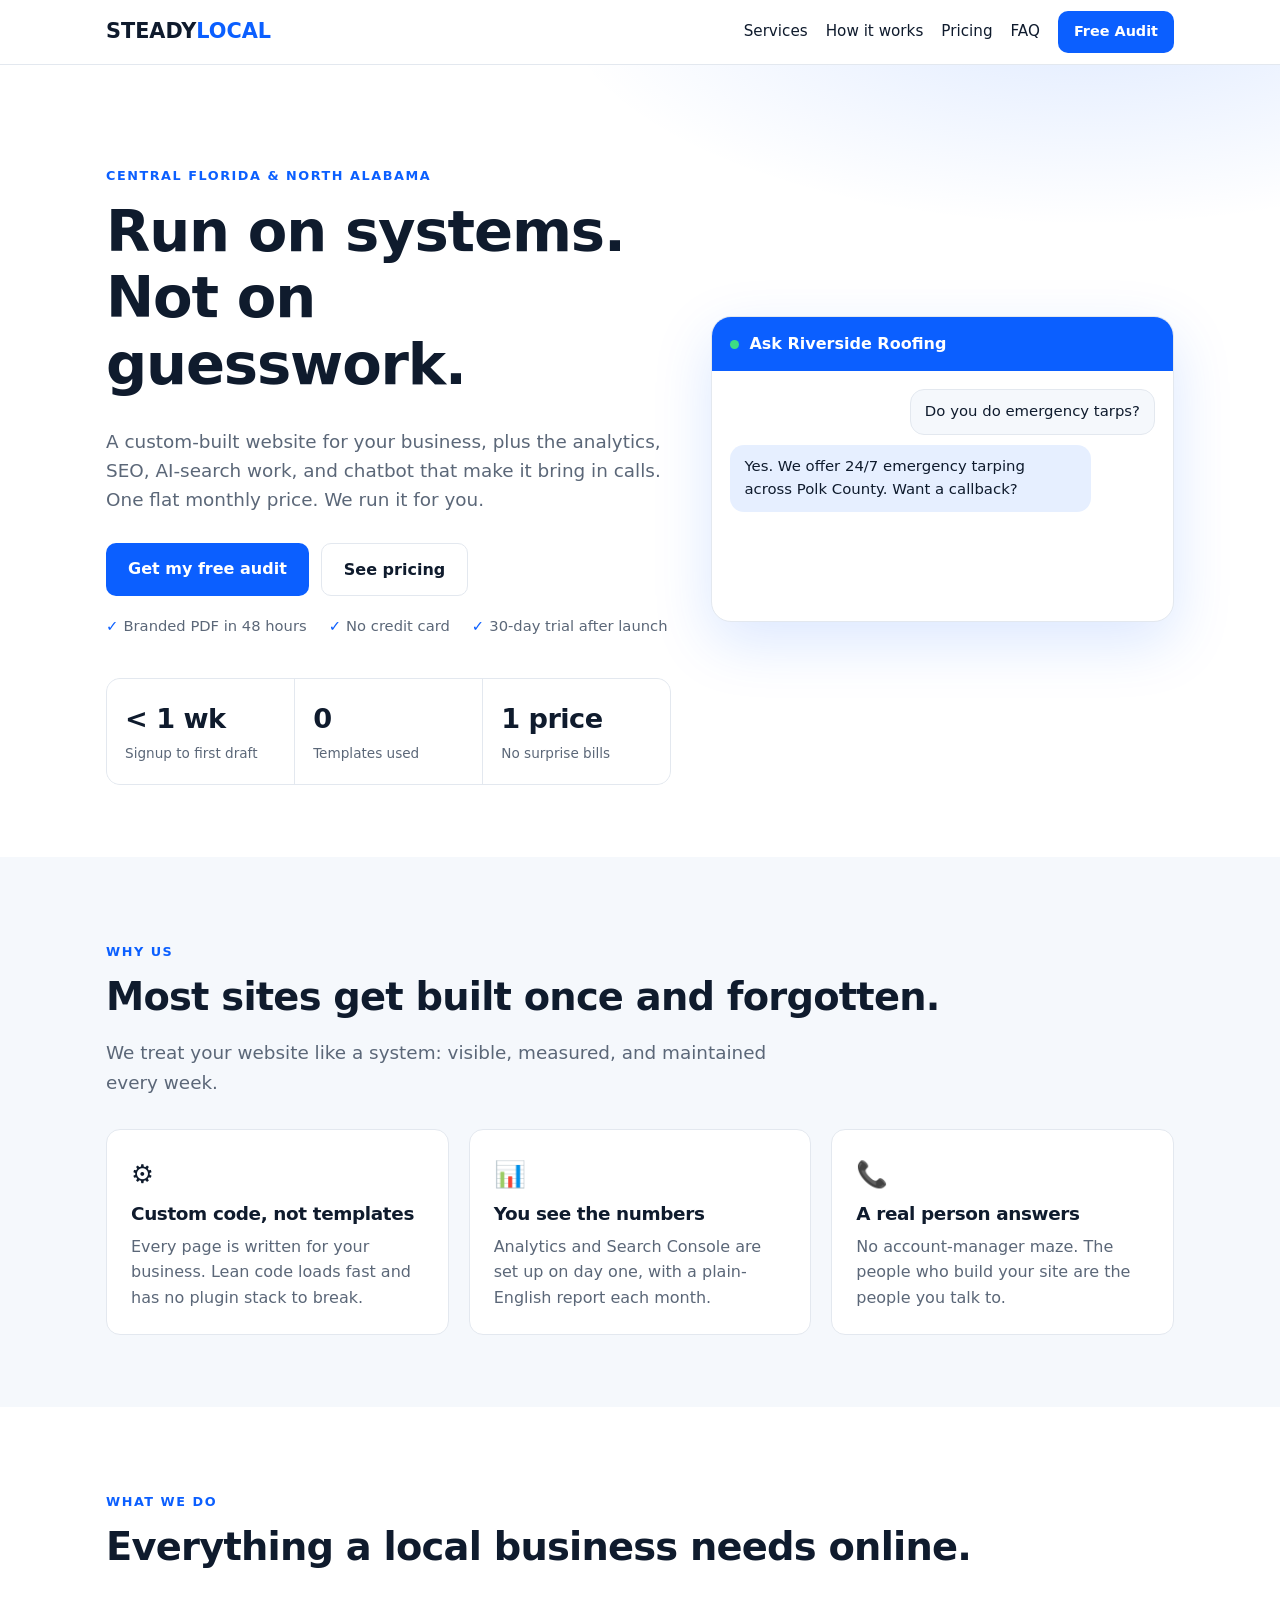
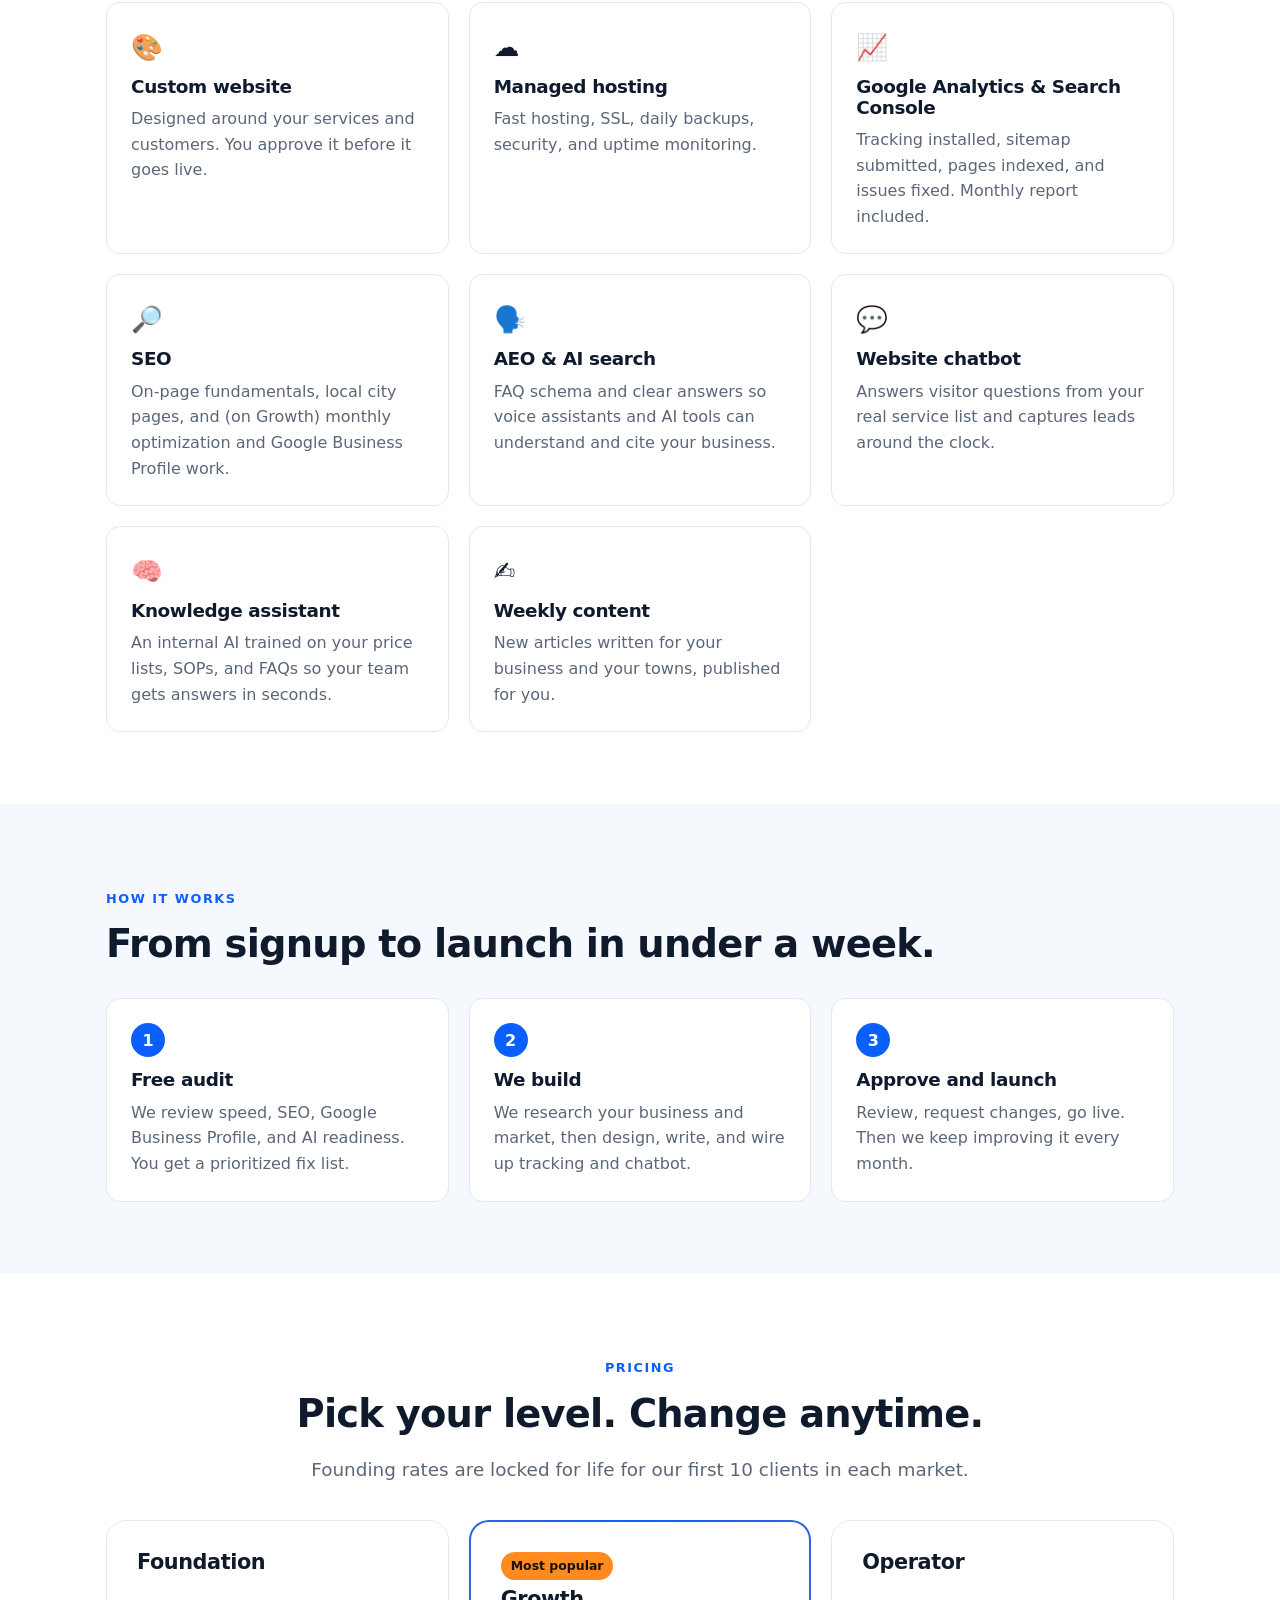
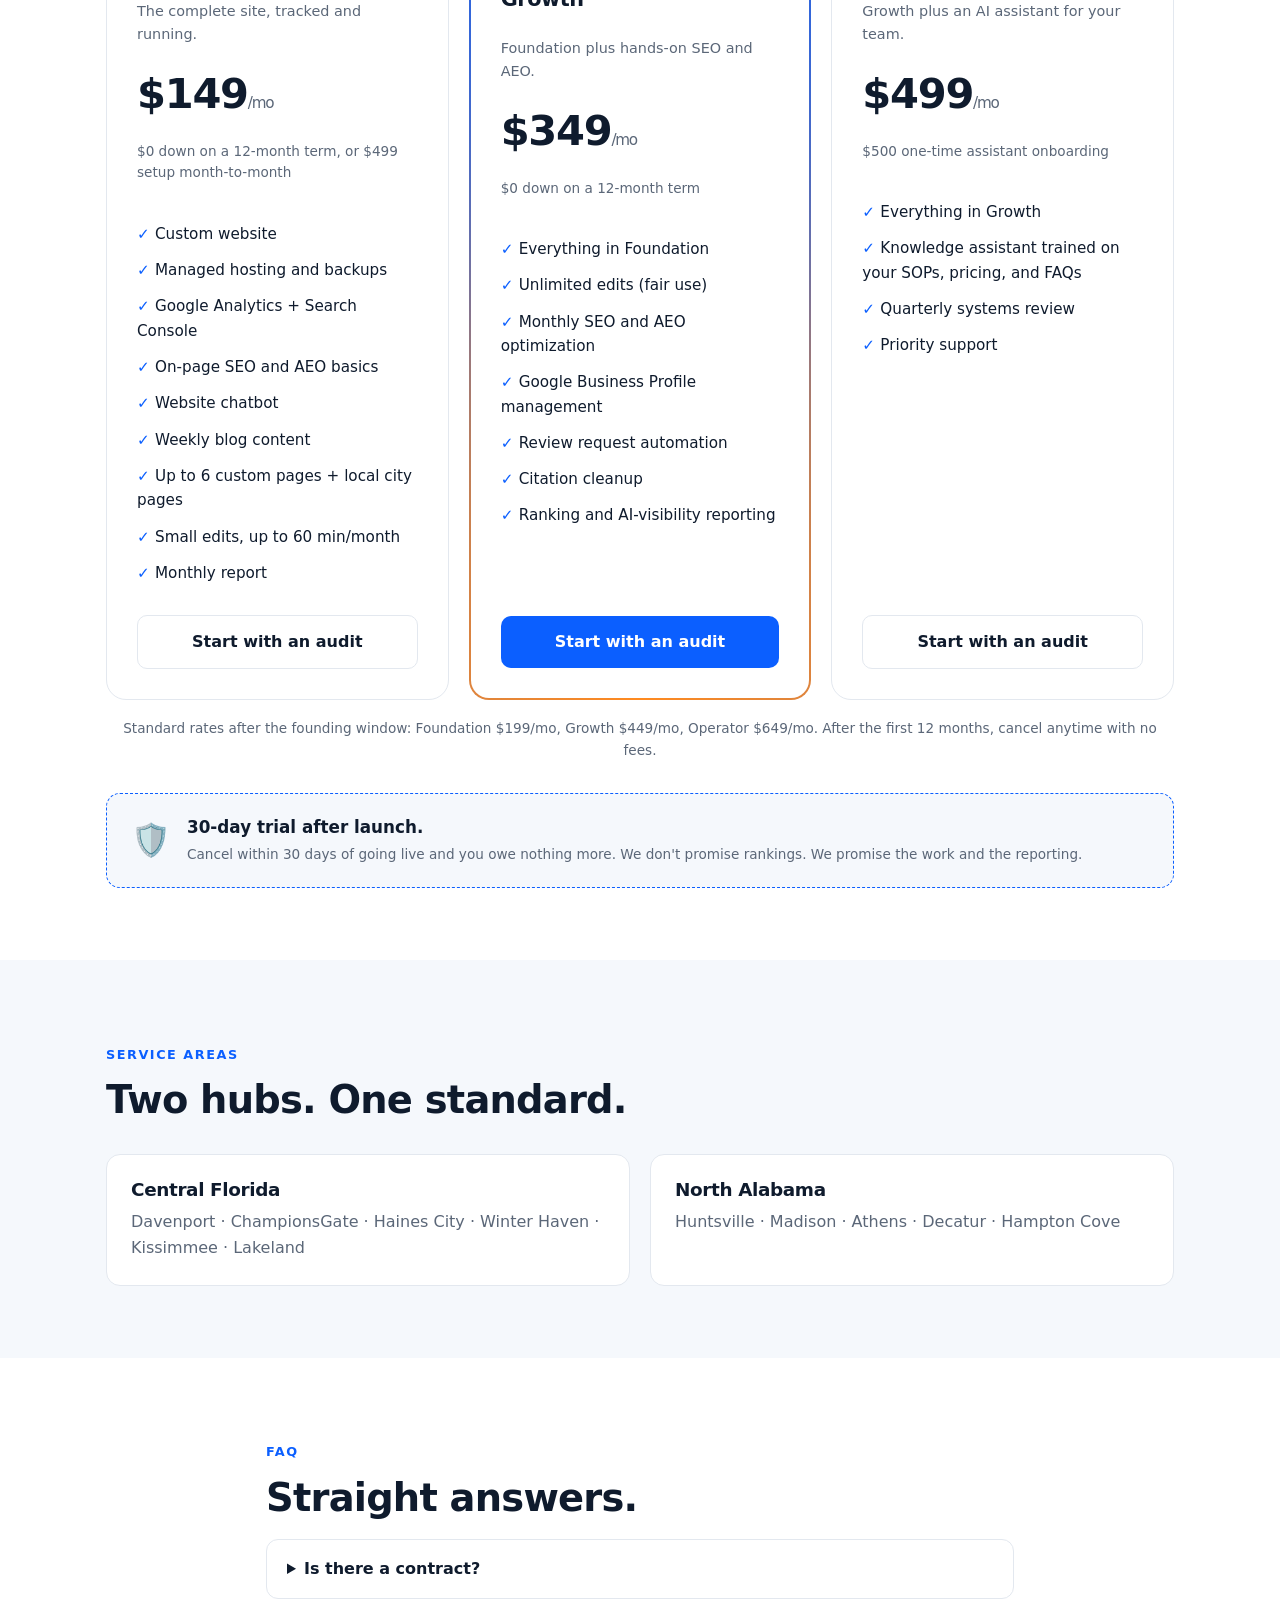
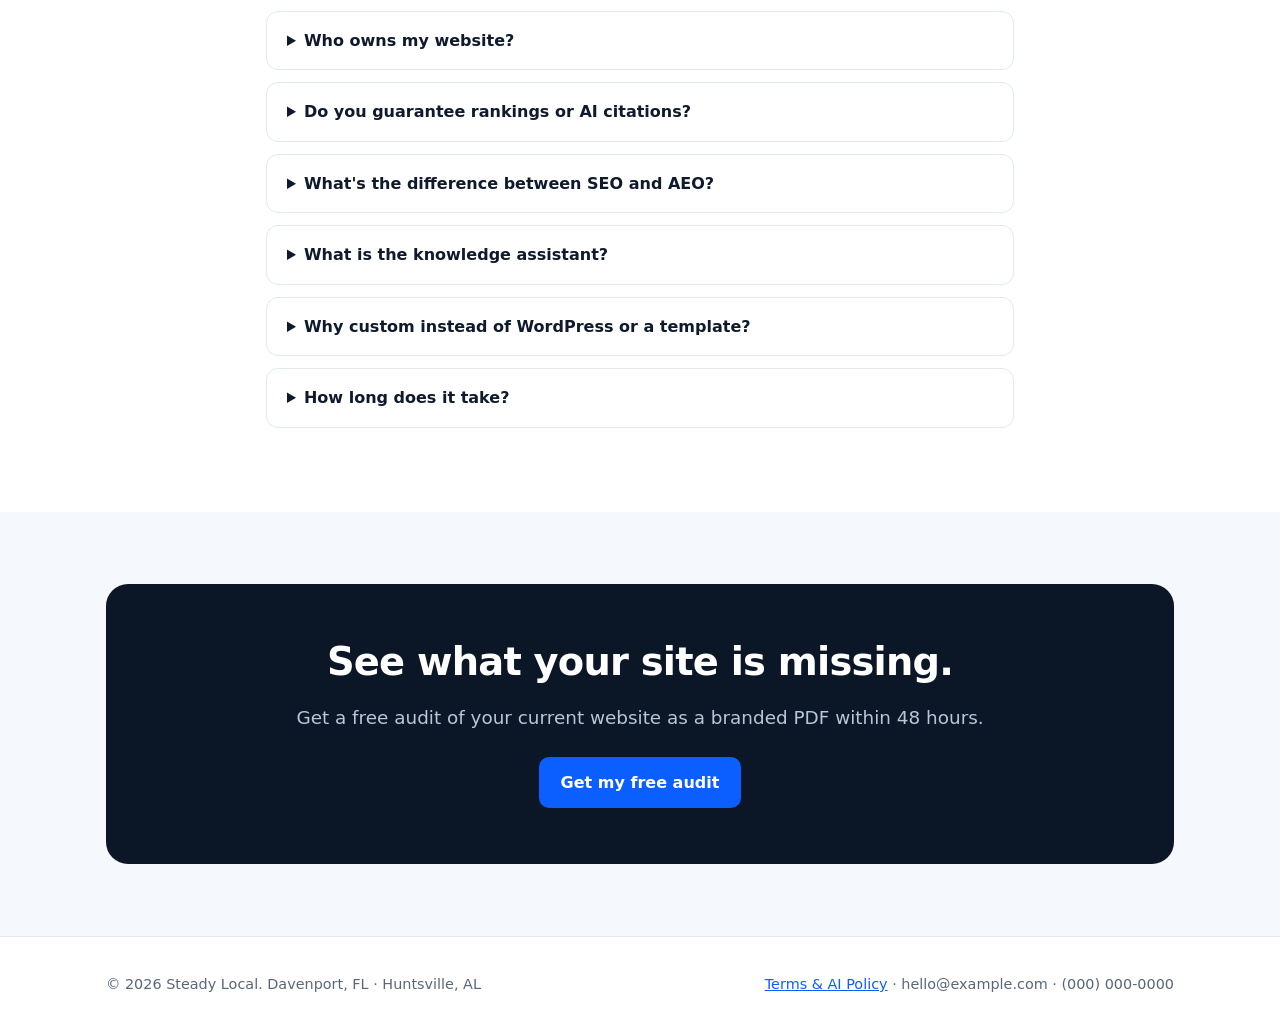
==== commit e75e2163: "Adjust pricing after competitor review: $0-down 12-month terms, Growth $349, Operator $499, 30-day t" ====
--- a/index.html
+++ b/index.html
@@ -21,7 +21,7 @@
 <h1>Run on systems.<br>Not on guesswork.</h1>
 <p class="lead">A custom-built website for your business, plus the analytics, SEO, AI-search work, and chatbot that make it bring in calls. One flat monthly price. We run it for you.</p>
 <div class="cta"><a class="btn" href="audit.html">Get my free audit</a><a class="btn ghost" href="#pricing">See pricing</a></div>
-<ul class="checks"><li>Branded PDF in 48 hours</li><li>No credit card</li><li>30-day money-back guarantee</li></ul>
+<ul class="checks"><li>Branded PDF in 48 hours</li><li>No credit card</li><li>30-day trial after launch</li></ul>
 <div class="glass"><div><b>&lt; 1 wk</b><span>Signup to first draft</span></div><div><b>0</b><span>Templates used</span></div><div><b>1 price</b><span>No surprise bills</span></div></div>
 </div>
 <div class="chat" aria-label="Example chatbot on a client website">
@@ -65,20 +65,20 @@
 <p class="lead" style="margin:0 auto">Founding rates are locked for life for our first 10 clients in each market.</p>
 <div class="tiers">
 <div class="tier"><h3>Foundation</h3><p class="sub">The complete site, tracked and running.</p>
-<div class="amt">$149<small>/mo</small></div><p class="note">$499 setup</p>
-<ul><li>Custom website</li><li>Managed hosting and backups</li><li>Google Analytics + Search Console</li><li>On-page SEO and AEO basics</li><li>Website chatbot</li><li>Weekly blog content</li><li>Local city pages</li><li>Monthly report</li></ul>
+<div class="amt">$149<small>/mo</small></div><p class="note">$0 down on a 12-month term, or $499 setup month-to-month</p>
+<ul><li>Custom website</li><li>Managed hosting and backups</li><li>Google Analytics + Search Console</li><li>On-page SEO and AEO basics</li><li>Website chatbot</li><li>Weekly blog content</li><li>Up to 6 custom pages + local city pages</li><li>Small edits, up to 60 min/month</li><li>Monthly report</li></ul>
 <a class="btn ghost" href="audit.html">Start with an audit</a></div>
 <div class="tier pop"><span class="badge" style="align-self:flex-start;margin-bottom:8px">Most popular</span><h3>Growth</h3><p class="sub">Foundation plus hands-on SEO and AEO.</p>
-<div class="amt">$299<small>/mo</small></div><p class="note">$499 setup</p>
-<ul><li>Everything in Foundation</li><li>Monthly SEO and AEO optimization</li><li>Google Business Profile management</li><li>Review request automation</li><li>Citation cleanup</li><li>Ranking and AI-visibility reporting</li></ul>
+<div class="amt">$349<small>/mo</small></div><p class="note">$0 down on a 12-month term</p>
+<ul><li>Everything in Foundation</li><li>Unlimited edits (fair use)</li><li>Monthly SEO and AEO optimization</li><li>Google Business Profile management</li><li>Review request automation</li><li>Citation cleanup</li><li>Ranking and AI-visibility reporting</li></ul>
 <a class="btn" href="audit.html">Start with an audit</a></div>
 <div class="tier"><h3>Operator</h3><p class="sub">Growth plus an AI assistant for your team.</p>
-<div class="amt">$449<small>/mo</small></div><p class="note">$799 setup</p>
+<div class="amt">$499<small>/mo</small></div><p class="note">$500 one-time assistant onboarding</p>
 <ul><li>Everything in Growth</li><li>Knowledge assistant trained on your SOPs, pricing, and FAQs</li><li>Quarterly systems review</li><li>Priority support</li></ul>
 <a class="btn ghost" href="audit.html">Start with an audit</a></div>
 </div>
-<p class="note" style="margin-top:18px">Standard rates after the founding window: Foundation $999 setup + $229/mo. Growth and Operator quoted at signup. Cancel anytime.</p>
-<div class="guarantee"><span style="font-size:2rem">🛡️</span><div><b>30-day money-back guarantee.</b><br><span class="note">If you're not happy in the first 30 days, we refund your setup fee. We don't promise rankings. We promise the work and the reporting.</span></div></div>
+<p class="note" style="margin-top:18px">Standard rates after the founding window: Foundation $199/mo, Growth $449/mo, Operator $649/mo. After the first 12 months, cancel anytime with no fees.</p>
+<div class="guarantee"><span style="font-size:2rem">🛡️</span><div><b>30-day trial after launch.</b><br><span class="note">Cancel within 30 days of going live and you owe nothing more. We don't promise rankings. We promise the work and the reporting.</span></div></div>
 </div></section>
 
 <section class="alt" id="areas"><div class="wrap">
@@ -88,6 +88,7 @@
 
 <section id="faq"><div class="wrap" style="max-width:780px">
 <p class="eyebrow">FAQ</p><h2>Straight answers.</h2>
+<details><summary>Is there a contract?</summary><p>$0-down plans run 12 months, then go month to month with no fees. If you pay the $499 setup on Foundation, you stay month to month from day one. Either way you get a 30-day trial after launch.</p></details>
 <details><summary>Who owns my website?</summary><p>You own your content, domain, and brand. A published buyout schedule lets you take the custom code with you if you leave. [Edit to match your final terms.]</p></details>
 <details><summary>Do you guarantee rankings or AI citations?</summary><p>No. No one can honestly promise that. We guarantee the setup, the optimization work, and clear monthly reporting.</p></details>
 <details><summary>What's the difference between SEO and AEO?</summary><p>SEO helps you rank in Google. AEO structures your answers so voice assistants, snippets, and AI tools can understand and quote your business.</p></details>
